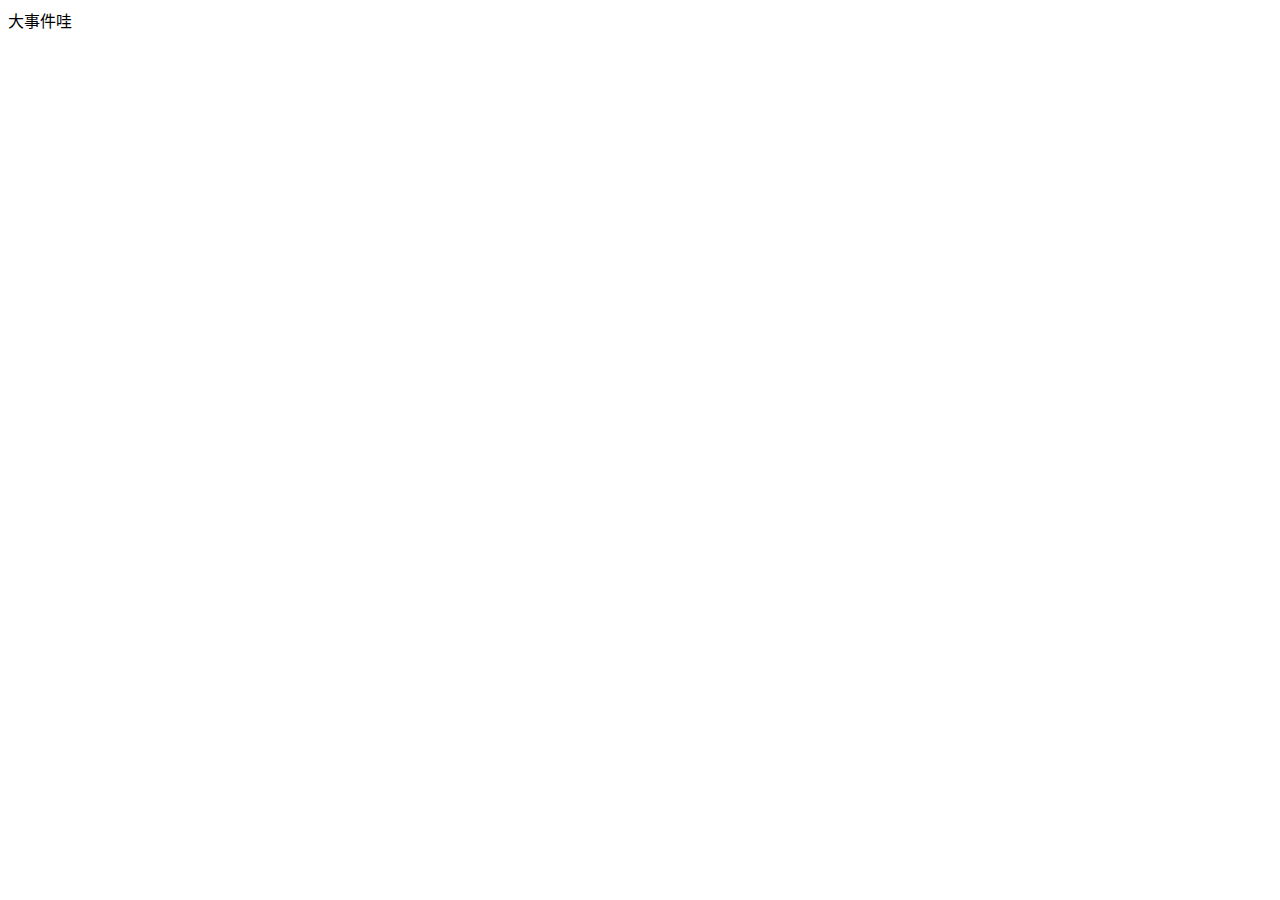
==== index.html @ 4288af87 "完成登录注册页面" ====
<!DOCTYPE html>
<html lang="zh-CN">

<head>
    <meta charset="UTF-8">
    <meta name="viewport" content="width=device-width, initial-scale=1.0">
    <title>Document</title>
</head>

<body>
    大事件哇
</body>

</html>
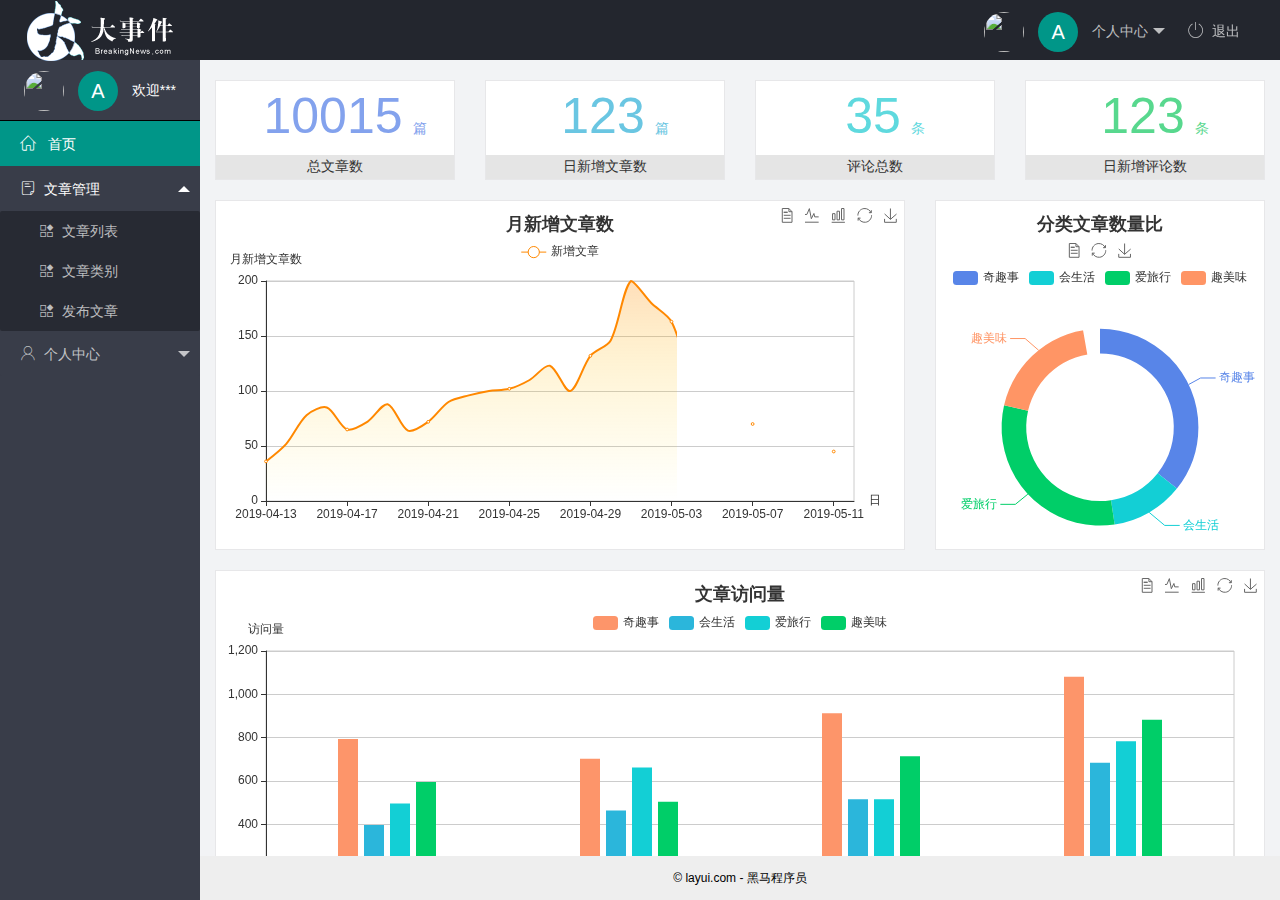
==== commit f7c26d88: "完成主页功能开发" ====
--- a/index.html
+++ b/index.html
@@ -1,14 +1,96 @@
 <!DOCTYPE html>
-<html lang="zh-CN">
+<html>
 
 <head>
-    <meta charset="UTF-8">
-    <meta name="viewport" content="width=device-width, initial-scale=1.0">
-    <title>Document</title>
+    <meta charset="utf-8">
+    <meta name="viewport" content="width=device-width, initial-scale=1, maximum-scale=1">
+    <title>后台首页</title>
+    <link rel="stylesheet" href="/assets/lib/layui/css/layui.css">
+    <link rel="stylesheet" href="/assets/css/index.css">
+    <link rel="stylesheet" href="/assets/fonts/iconfont.css">
+
 </head>
 
-<body>
-    大事件哇
+<body class="layui-layout-body">
+    <div class="layui-layout layui-layout-admin">
+        <div class="layui-header">
+            <div class="layui-logo">
+                <img src="/assets/images/logo.png" alt="">
+            </div>
+            <!-- 头部区域（可配合layui已有的水平导航） -->
+
+            <ul class="layui-nav layui-layout-right">
+                <li class="layui-nav-item">
+                    <a href="javascript:;" class="userinfo">
+                        <img src="http://t.cn/RCzsdCq" class="layui-nav-img">
+                        <span class="user-avatar">A</span> 个人中心
+                    </a>
+                    <dl class="layui-nav-child">
+                        <dd>
+                            <a href=""> 基本资料</a>
+                        </dd>
+                        <dd><a href="">更换头像</a></dd>
+                        <dd><a href="">重置密码</a></dd>
+                    </dl>
+                </li>
+                <li class="layui-nav-item"><a href="javascript:;" id="btnLogout"><span class="iconfont icon-tuichu"></span>退出</a></li>
+            </ul>
+        </div>
+
+        <div class="layui-side layui-bg-black">
+            <div class="layui-side-scroll">
+                <div class="userinfo">
+                    <img src="http://t.cn/RCzsdCq" class="layui-nav-img">
+                    <span class="user-avatar">A</span>
+                    <span id="welcome">欢迎***</span>
+                </div>
+                <!-- 左侧导航区域（可配合layui已有的垂直导航） -->
+                <ul class="layui-nav layui-nav-tree" lay-shrink="all">
+                    <li class="layui-nav-item layui-this">
+                        <a href="/home/dashboard.html" target="fm">
+                            <span class="iconfont icon-home"></span> 首页
+                        </a>
+                    </li>
+                    <li class="layui-nav-item layui-nav-itemed">
+                        <a class="" href="javascript:;"><span class="iconfont icon-16"></span>文章管理</a>
+                        <dl class="layui-nav-child">
+                            <dd><a href="javascript:;"><i class="layui-icon layui-icon-app"></i>文章列表</a></dd>
+                            <dd><a href="javascript:;"><i class="layui-icon layui-icon-app"></i>文章类别</a></dd>
+                            <dd><a href="javascript:;"><i class="layui-icon layui-icon-app"></i>发布文章</a></dd>
+
+                        </dl>
+                    </li>
+                    <li class="layui-nav-item">
+                        <a href="javascript:;"><span class="iconfont icon-user"></span>个人中心</a>
+                        <dl class="layui-nav-child">
+                            <dd><a href="javascript:;"><i class="layui-icon layui-icon-app"></i>基本资料</a></dd>
+                            <dd><a href="javascript:;"><i class="layui-icon layui-icon-app"></i>更换头像</a></dd>
+                            <dd><a href="javascript:;"><i class="layui-icon layui-icon-app"></i>重置密码</a></dd>
+
+                        </dl>
+                    </li>
+
+
+                </ul>
+            </div>
+        </div>
+
+        <div class="layui-body">
+            <!-- 内容主体区域 -->
+            <iframe name="fm" src="/home/dashboard.html" frameborder='0'></iframe>
+        </div>
+
+        <div class="layui-footer">
+            <!-- 底部固定区域 -->
+            © layui.com - 黑马程序员
+        </div>
+    </div>
+    <script src="/assets/lib/layui/layui.all.js"></script>
+    <script src="/assets/lib/jquery.js"></script>
+    <script src="/assets/js/baseAPI.js"></script>
+    <script src="/assets/js/index.js"></script>
+
+
 </body>
 
 </html>--- a/assets/lib/layui/css/layui.css
+++ b/assets/lib/layui/css/layui.css
@@ -0,0 +1,2 @@
+/** layui-v2.5.5 MIT License By https://www.layui.com */
+ .layui-inline,img{display:inline-block;vertical-align:middle}h1,h2,h3,h4,h5,h6{font-weight:400}.layui-edge,.layui-header,.layui-inline,.layui-main{position:relative}.layui-body,.layui-edge,.layui-elip{overflow:hidden}.layui-btn,.layui-edge,.layui-inline,img{vertical-align:middle}.layui-btn,.layui-disabled,.layui-icon,.layui-unselect{-moz-user-select:none;-webkit-user-select:none;-ms-user-select:none}.layui-elip,.layui-form-checkbox span,.layui-form-pane .layui-form-label{text-overflow:ellipsis;white-space:nowrap}.layui-breadcrumb,.layui-tree-btnGroup{visibility:hidden}blockquote,body,button,dd,div,dl,dt,form,h1,h2,h3,h4,h5,h6,input,li,ol,p,pre,td,textarea,th,ul{margin:0;padding:0;-webkit-tap-highlight-color:rgba(0,0,0,0)}a:active,a:hover{outline:0}img{border:none}li{list-style:none}table{border-collapse:collapse;border-spacing:0}h4,h5,h6{font-size:100%}button,input,optgroup,option,select,textarea{font-family:inherit;font-size:inherit;font-style:inherit;font-weight:inherit;outline:0}pre{white-space:pre-wrap;white-space:-moz-pre-wrap;white-space:-pre-wrap;white-space:-o-pre-wrap;word-wrap:break-word}body{line-height:24px;font:14px Helvetica Neue,Helvetica,PingFang SC,Tahoma,Arial,sans-serif}hr{height:1px;margin:10px 0;border:0;clear:both}a{color:#333;text-decoration:none}a:hover{color:#777}a cite{font-style:normal;*cursor:pointer}.layui-border-box,.layui-border-box *{box-sizing:border-box}.layui-box,.layui-box *{box-sizing:content-box}.layui-clear{clear:both;*zoom:1}.layui-clear:after{content:'\20';clear:both;*zoom:1;display:block;height:0}.layui-inline{*display:inline;*zoom:1}.layui-edge{display:inline-block;width:0;height:0;border-width:6px;border-style:dashed;border-color:transparent}.layui-edge-top{top:-4px;border-bottom-color:#999;border-bottom-style:solid}.layui-edge-right{border-left-color:#999;border-left-style:solid}.layui-edge-bottom{top:2px;border-top-color:#999;border-top-style:solid}.layui-edge-left{border-right-color:#999;border-right-style:solid}.layui-disabled,.layui-disabled:hover{color:#d2d2d2!important;cursor:not-allowed!important}.layui-circle{border-radius:100%}.layui-show{display:block!important}.layui-hide{display:none!important}@font-face{font-family:layui-icon;src:url(../font/iconfont.eot?v=250);src:url(../font/iconfont.eot?v=250#iefix) format('embedded-opentype'),url(../font/iconfont.woff2?v=250) format('woff2'),url(../font/iconfont.woff?v=250) format('woff'),url(../font/iconfont.ttf?v=250) format('truetype'),url(../font/iconfont.svg?v=250#layui-icon) format('svg')}.layui-icon{font-family:layui-icon!important;font-size:16px;font-style:normal;-webkit-font-smoothing:antialiased;-moz-osx-font-smoothing:grayscale}.layui-icon-reply-fill:before{content:"\e611"}.layui-icon-set-fill:before{content:"\e614"}.layui-icon-menu-fill:before{content:"\e60f"}.layui-icon-search:before{content:"\e615"}.layui-icon-share:before{content:"\e641"}.layui-icon-set-sm:before{content:"\e620"}.layui-icon-engine:before{content:"\e628"}.layui-icon-close:before{content:"\1006"}.layui-icon-close-fill:before{content:"\1007"}.layui-icon-chart-screen:before{content:"\e629"}.layui-icon-star:before{content:"\e600"}.layui-icon-circle-dot:before{content:"\e617"}.layui-icon-chat:before{content:"\e606"}.layui-icon-release:before{content:"\e609"}.layui-icon-list:before{content:"\e60a"}.layui-icon-chart:before{content:"\e62c"}.layui-icon-ok-circle:before{content:"\1005"}.layui-icon-layim-theme:before{content:"\e61b"}.layui-icon-table:before{content:"\e62d"}.layui-icon-right:before{content:"\e602"}.layui-icon-left:before{content:"\e603"}.layui-icon-cart-simple:before{content:"\e698"}.layui-icon-face-cry:before{content:"\e69c"}.layui-icon-face-smile:before{content:"\e6af"}.layui-icon-survey:before{content:"\e6b2"}.layui-icon-tree:before{content:"\e62e"}.layui-icon-upload-circle:before{content:"\e62f"}.layui-icon-add-circle:before{content:"\e61f"}.layui-icon-download-circle:before{content:"\e601"}.layui-icon-templeate-1:before{content:"\e630"}.layui-icon-util:before{content:"\e631"}.layui-icon-face-surprised:before{content:"\e664"}.layui-icon-edit:before{content:"\e642"}.layui-icon-speaker:before{content:"\e645"}.layui-icon-down:before{content:"\e61a"}.layui-icon-file:before{content:"\e621"}.layui-icon-layouts:before{content:"\e632"}.layui-icon-rate-half:before{content:"\e6c9"}.layui-icon-add-circle-fine:before{content:"\e608"}.layui-icon-prev-circle:before{content:"\e633"}.layui-icon-read:before{content:"\e705"}.layui-icon-404:before{content:"\e61c"}.layui-icon-carousel:before{content:"\e634"}.layui-icon-help:before{content:"\e607"}.layui-icon-code-circle:before{content:"\e635"}.layui-icon-water:before{content:"\e636"}.layui-icon-username:before{content:"\e66f"}.layui-icon-find-fill:before{content:"\e670"}.layui-icon-about:before{content:"\e60b"}.layui-icon-location:before{content:"\e715"}.layui-icon-up:before{content:"\e619"}.layui-icon-pause:before{content:"\e651"}.layui-icon-date:before{content:"\e637"}.layui-icon-layim-uploadfile:before{content:"\e61d"}.layui-icon-delete:before{content:"\e640"}.layui-icon-play:before{content:"\e652"}.layui-icon-top:before{content:"\e604"}.layui-icon-friends:before{content:"\e612"}.layui-icon-refresh-3:before{content:"\e9aa"}.layui-icon-ok:before{content:"\e605"}.layui-icon-layer:before{content:"\e638"}.layui-icon-face-smile-fine:before{content:"\e60c"}.layui-icon-dollar:before{content:"\e659"}.layui-icon-group:before{content:"\e613"}.layui-icon-layim-download:before{content:"\e61e"}.layui-icon-picture-fine:before{content:"\e60d"}.layui-icon-link:before{content:"\e64c"}.layui-icon-diamond:before{content:"\e735"}.layui-icon-log:before{content:"\e60e"}.layui-icon-rate-solid:before{content:"\e67a"}.layui-icon-fonts-del:before{content:"\e64f"}.layui-icon-unlink:before{content:"\e64d"}.layui-icon-fonts-clear:before{content:"\e639"}.layui-icon-triangle-r:before{content:"\e623"}.layui-icon-circle:before{content:"\e63f"}.layui-icon-radio:before{content:"\e643"}.layui-icon-align-center:before{content:"\e647"}.layui-icon-align-right:before{content:"\e648"}.layui-icon-align-left:before{content:"\e649"}.layui-icon-loading-1:before{content:"\e63e"}.layui-icon-return:before{content:"\e65c"}.layui-icon-fonts-strong:before{content:"\e62b"}.layui-icon-upload:before{content:"\e67c"}.layui-icon-dialogue:before{content:"\e63a"}.layui-icon-video:before{content:"\e6ed"}.layui-icon-headset:before{content:"\e6fc"}.layui-icon-cellphone-fine:before{content:"\e63b"}.layui-icon-add-1:before{content:"\e654"}.layui-icon-face-smile-b:before{content:"\e650"}.layui-icon-fonts-html:before{content:"\e64b"}.layui-icon-form:before{content:"\e63c"}.layui-icon-cart:before{content:"\e657"}.layui-icon-camera-fill:before{content:"\e65d"}.layui-icon-tabs:before{content:"\e62a"}.layui-icon-fonts-code:before{content:"\e64e"}.layui-icon-fire:before{content:"\e756"}.layui-icon-set:before{content:"\e716"}.layui-icon-fonts-u:before{content:"\e646"}.layui-icon-triangle-d:before{content:"\e625"}.layui-icon-tips:before{content:"\e702"}.layui-icon-picture:before{content:"\e64a"}.layui-icon-more-vertical:before{content:"\e671"}.layui-icon-flag:before{content:"\e66c"}.layui-icon-loading:before{content:"\e63d"}.layui-icon-fonts-i:before{content:"\e644"}.layui-icon-refresh-1:before{content:"\e666"}.layui-icon-rmb:before{content:"\e65e"}.layui-icon-home:before{content:"\e68e"}.layui-icon-user:before{content:"\e770"}.layui-icon-notice:before{content:"\e667"}.layui-icon-login-weibo:before{content:"\e675"}.layui-icon-voice:before{content:"\e688"}.layui-icon-upload-drag:before{content:"\e681"}.layui-icon-login-qq:before{content:"\e676"}.layui-icon-snowflake:before{content:"\e6b1"}.layui-icon-file-b:before{content:"\e655"}.layui-icon-template:before{content:"\e663"}.layui-icon-auz:before{content:"\e672"}.layui-icon-console:before{content:"\e665"}.layui-icon-app:before{content:"\e653"}.layui-icon-prev:before{content:"\e65a"}.layui-icon-website:before{content:"\e7ae"}.layui-icon-next:before{content:"\e65b"}.layui-icon-component:before{content:"\e857"}.layui-icon-more:before{content:"\e65f"}.layui-icon-login-wechat:before{content:"\e677"}.layui-icon-shrink-right:before{content:"\e668"}.layui-icon-spread-left:before{content:"\e66b"}.layui-icon-camera:before{content:"\e660"}.layui-icon-note:before{content:"\e66e"}.layui-icon-refresh:before{content:"\e669"}.layui-icon-female:before{content:"\e661"}.layui-icon-male:before{content:"\e662"}.layui-icon-password:before{content:"\e673"}.layui-icon-senior:before{content:"\e674"}.layui-icon-theme:before{content:"\e66a"}.layui-icon-tread:before{content:"\e6c5"}.layui-icon-praise:before{content:"\e6c6"}.layui-icon-star-fill:before{content:"\e658"}.layui-icon-rate:before{content:"\e67b"}.layui-icon-template-1:before{content:"\e656"}.layui-icon-vercode:before{content:"\e679"}.layui-icon-cellphone:before{content:"\e678"}.layui-icon-screen-full:before{content:"\e622"}.layui-icon-screen-restore:before{content:"\e758"}.layui-icon-cols:before{content:"\e610"}.layui-icon-export:before{content:"\e67d"}.layui-icon-print:before{content:"\e66d"}.layui-icon-slider:before{content:"\e714"}.layui-icon-addition:before{content:"\e624"}.layui-icon-subtraction:before{content:"\e67e"}.layui-icon-service:before{content:"\e626"}.layui-icon-transfer:before{content:"\e691"}.layui-main{width:1140px;margin:0 auto}.layui-header{z-index:1000;height:60px}.layui-header a:hover{transition:all .5s;-webkit-transition:all .5s}.layui-side{position:fixed;left:0;top:0;bottom:0;z-index:999;width:200px;overflow-x:hidden}.layui-side-scroll{position:relative;width:220px;height:100%;overflow-x:hidden}.layui-body{position:absolute;left:200px;right:0;top:0;bottom:0;z-index:998;width:auto;overflow-y:auto;box-sizing:border-box}.layui-layout-body{overflow:hidden}.layui-layout-admin .layui-header{background-color:#23262E}.layui-layout-admin .layui-side{top:60px;width:200px;overflow-x:hidden}.layui-layout-admin .layui-body{position:fixed;top:60px;bottom:44px}.layui-layout-admin .layui-main{width:auto;margin:0 15px}.layui-layout-admin .layui-footer{position:fixed;left:200px;right:0;bottom:0;height:44px;line-height:44px;padding:0 15px;background-color:#eee}.layui-layout-admin .layui-logo{position:absolute;left:0;top:0;width:200px;height:100%;line-height:60px;text-align:center;color:#009688;font-size:16px}.layui-layout-admin .layui-header .layui-nav{background:0 0}.layui-layout-left{position:absolute!important;left:200px;top:0}.layui-layout-right{position:absolute!important;right:0;top:0}.layui-container{position:relative;margin:0 auto;padding:0 15px;box-sizing:border-box}.layui-fluid{position:relative;margin:0 auto;padding:0 15px}.layui-row:after,.layui-row:before{content:'';display:block;clear:both}.layui-col-lg1,.layui-col-lg10,.layui-col-lg11,.layui-col-lg12,.layui-col-lg2,.layui-col-lg3,.layui-col-lg4,.layui-col-lg5,.layui-col-lg6,.layui-col-lg7,.layui-col-lg8,.layui-col-lg9,.layui-col-md1,.layui-col-md10,.layui-col-md11,.layui-col-md12,.layui-col-md2,.layui-col-md3,.layui-col-md4,.layui-col-md5,.layui-col-md6,.layui-col-md7,.layui-col-md8,.layui-col-md9,.layui-col-sm1,.layui-col-sm10,.layui-col-sm11,.layui-col-sm12,.layui-col-sm2,.layui-col-sm3,.layui-col-sm4,.layui-col-sm5,.layui-col-sm6,.layui-col-sm7,.layui-col-sm8,.layui-col-sm9,.layui-col-xs1,.layui-col-xs10,.layui-col-xs11,.layui-col-xs12,.layui-col-xs2,.layui-col-xs3,.layui-col-xs4,.layui-col-xs5,.layui-col-xs6,.layui-col-xs7,.layui-col-xs8,.layui-col-xs9{position:relative;display:block;box-sizing:border-box}.layui-col-xs1,.layui-col-xs10,.layui-col-xs11,.layui-col-xs12,.layui-col-xs2,.layui-col-xs3,.layui-col-xs4,.layui-col-xs5,.layui-col-xs6,.layui-col-xs7,.layui-col-xs8,.layui-col-xs9{float:left}.layui-col-xs1{width:8.33333333%}.layui-col-xs2{width:16.66666667%}.layui-col-xs3{width:25%}.layui-col-xs4{width:33.33333333%}.layui-col-xs5{width:41.66666667%}.layui-col-xs6{width:50%}.layui-col-xs7{width:58.33333333%}.layui-col-xs8{width:66.66666667%}.layui-col-xs9{width:75%}.layui-col-xs10{width:83.33333333%}.layui-col-xs11{width:91.66666667%}.layui-col-xs12{width:100%}.layui-col-xs-offset1{margin-left:8.33333333%}.layui-col-xs-offset2{margin-left:16.66666667%}.layui-col-xs-offset3{margin-left:25%}.layui-col-xs-offset4{margin-left:33.33333333%}.layui-col-xs-offset5{margin-left:41.66666667%}.layui-col-xs-offset6{margin-left:50%}.layui-col-xs-offset7{margin-left:58.33333333%}.layui-col-xs-offset8{margin-left:66.66666667%}.layui-col-xs-offset9{margin-left:75%}.layui-col-xs-offset10{margin-left:83.33333333%}.layui-col-xs-offset11{margin-left:91.66666667%}.layui-col-xs-offset12{margin-left:100%}@media screen and (max-width:768px){.layui-hide-xs{display:none!important}.layui-show-xs-block{display:block!important}.layui-show-xs-inline{display:inline!important}.layui-show-xs-inline-block{display:inline-block!important}}@media screen and (min-width:768px){.layui-container{width:750px}.layui-hide-sm{display:none!important}.layui-show-sm-block{display:block!important}.layui-show-sm-inline{display:inline!important}.layui-show-sm-inline-block{display:inline-block!important}.layui-col-sm1,.layui-col-sm10,.layui-col-sm11,.layui-col-sm12,.layui-col-sm2,.layui-col-sm3,.layui-col-sm4,.layui-col-sm5,.layui-col-sm6,.layui-col-sm7,.layui-col-sm8,.layui-col-sm9{float:left}.layui-col-sm1{width:8.33333333%}.layui-col-sm2{width:16.66666667%}.layui-col-sm3{width:25%}.layui-col-sm4{width:33.33333333%}.layui-col-sm5{width:41.66666667%}.layui-col-sm6{width:50%}.layui-col-sm7{width:58.33333333%}.layui-col-sm8{width:66.66666667%}.layui-col-sm9{width:75%}.layui-col-sm10{width:83.33333333%}.layui-col-sm11{width:91.66666667%}.layui-col-sm12{width:100%}.layui-col-sm-offset1{margin-left:8.33333333%}.layui-col-sm-offset2{margin-left:16.66666667%}.layui-col-sm-offset3{margin-left:25%}.layui-col-sm-offset4{margin-left:33.33333333%}.layui-col-sm-offset5{margin-left:41.66666667%}.layui-col-sm-offset6{margin-left:50%}.layui-col-sm-offset7{margin-left:58.33333333%}.layui-col-sm-offset8{margin-left:66.66666667%}.layui-col-sm-offset9{margin-left:75%}.layui-col-sm-offset10{margin-left:83.33333333%}.layui-col-sm-offset11{margin-left:91.66666667%}.layui-col-sm-offset12{margin-left:100%}}@media screen and (min-width:992px){.layui-container{width:970px}.layui-hide-md{display:none!important}.layui-show-md-block{display:block!important}.layui-show-md-inline{display:inline!important}.layui-show-md-inline-block{display:inline-block!important}.layui-col-md1,.layui-col-md10,.layui-col-md11,.layui-col-md12,.layui-col-md2,.layui-col-md3,.layui-col-md4,.layui-col-md5,.layui-col-md6,.layui-col-md7,.layui-col-md8,.layui-col-md9{float:left}.layui-col-md1{width:8.33333333%}.layui-col-md2{width:16.66666667%}.layui-col-md3{width:25%}.layui-col-md4{width:33.33333333%}.layui-col-md5{width:41.66666667%}.layui-col-md6{width:50%}.layui-col-md7{width:58.33333333%}.layui-col-md8{width:66.66666667%}.layui-col-md9{width:75%}.layui-col-md10{width:83.33333333%}.layui-col-md11{width:91.66666667%}.layui-col-md12{width:100%}.layui-col-md-offset1{margin-left:8.33333333%}.layui-col-md-offset2{margin-left:16.66666667%}.layui-col-md-offset3{margin-left:25%}.layui-col-md-offset4{margin-left:33.33333333%}.layui-col-md-offset5{margin-left:41.66666667%}.layui-col-md-offset6{margin-left:50%}.layui-col-md-offset7{margin-left:58.33333333%}.layui-col-md-offset8{margin-left:66.66666667%}.layui-col-md-offset9{margin-left:75%}.layui-col-md-offset10{margin-left:83.33333333%}.layui-col-md-offset11{margin-left:91.66666667%}.layui-col-md-offset12{margin-left:100%}}@media screen and (min-width:1200px){.layui-container{width:1170px}.layui-hide-lg{display:none!important}.layui-show-lg-block{display:block!important}.layui-show-lg-inline{display:inline!important}.layui-show-lg-inline-block{display:inline-block!important}.layui-col-lg1,.layui-col-lg10,.layui-col-lg11,.layui-col-lg12,.layui-col-lg2,.layui-col-lg3,.layui-col-lg4,.layui-col-lg5,.layui-col-lg6,.layui-col-lg7,.layui-col-lg8,.layui-col-lg9{float:left}.layui-col-lg1{width:8.33333333%}.layui-col-lg2{width:16.66666667%}.layui-col-lg3{width:25%}.layui-col-lg4{width:33.33333333%}.layui-col-lg5{width:41.66666667%}.layui-col-lg6{width:50%}.layui-col-lg7{width:58.33333333%}.layui-col-lg8{width:66.66666667%}.layui-col-lg9{width:75%}.layui-col-lg10{width:83.33333333%}.layui-col-lg11{width:91.66666667%}.layui-col-lg12{width:100%}.layui-col-lg-offset1{margin-left:8.33333333%}.layui-col-lg-offset2{margin-left:16.66666667%}.layui-col-lg-offset3{margin-left:25%}.layui-col-lg-offset4{margin-left:33.33333333%}.layui-col-lg-offset5{margin-left:41.66666667%}.layui-col-lg-offset6{margin-left:50%}.layui-col-lg-offset7{margin-left:58.33333333%}.layui-col-lg-offset8{margin-left:66.66666667%}.layui-col-lg-offset9{margin-left:75%}.layui-col-lg-offset10{margin-left:83.33333333%}.layui-col-lg-offset11{margin-left:91.66666667%}.layui-col-lg-offset12{margin-left:100%}}.layui-col-space1{margin:-.5px}.layui-col-space1>*{padding:.5px}.layui-col-space3{margin:-1.5px}.layui-col-space3>*{padding:1.5px}.layui-col-space5{margin:-2.5px}.layui-col-space5>*{padding:2.5px}.layui-col-space8{margin:-3.5px}.layui-col-space8>*{padding:3.5px}.layui-col-space10{margin:-5px}.layui-col-space10>*{padding:5px}.layui-col-space12{margin:-6px}.layui-col-space12>*{padding:6px}.layui-col-space15{margin:-7.5px}.layui-col-space15>*{padding:7.5px}.layui-col-space18{margin:-9px}.layui-col-space18>*{padding:9px}.layui-col-space20{margin:-10px}.layui-col-space20>*{padding:10px}.layui-col-space22{margin:-11px}.layui-col-space22>*{padding:11px}.layui-col-space25{margin:-12.5px}.layui-col-space25>*{padding:12.5px}.layui-col-space30{margin:-15px}.layui-col-space30>*{padding:15px}.layui-btn,.layui-input,.layui-select,.layui-textarea,.layui-upload-button{outline:0;-webkit-appearance:none;transition:all .3s;-webkit-transition:all .3s;box-sizing:border-box}.layui-elem-quote{margin-bottom:10px;padding:15px;line-height:22px;border-left:5px solid #009688;border-radius:0 2px 2px 0;background-color:#f2f2f2}.layui-quote-nm{border-style:solid;border-width:1px 1px 1px 5px;background:0 0}.layui-elem-field{margin-bottom:10px;padding:0;border-width:1px;border-style:solid}.layui-elem-field legend{margin-left:20px;padding:0 10px;font-size:20px;font-weight:300}.layui-field-title{margin:10px 0 20px;border-width:1px 0 0}.layui-field-box{padding:10px 15px}.layui-field-title .layui-field-box{padding:10px 0}.layui-progress{position:relative;height:6px;border-radius:20px;background-color:#e2e2e2}.layui-progress-bar{position:absolute;left:0;top:0;width:0;max-width:100%;height:6px;border-radius:20px;text-align:right;background-color:#5FB878;transition:all .3s;-webkit-transition:all .3s}.layui-progress-big,.layui-progress-big .layui-progress-bar{height:18px;line-height:18px}.layui-progress-text{position:relative;top:-20px;line-height:18px;font-size:12px;color:#666}.layui-progress-big .layui-progress-text{position:static;padding:0 10px;color:#fff}.layui-collapse{border-width:1px;border-style:solid;border-radius:2px}.layui-colla-content,.layui-colla-item{border-top-width:1px;border-top-style:solid}.layui-colla-item:first-child{border-top:none}.layui-colla-title{position:relative;height:42px;line-height:42px;padding:0 15px 0 35px;color:#333;background-color:#f2f2f2;cursor:pointer;font-size:14px;overflow:hidden}.layui-colla-content{display:none;padding:10px 15px;line-height:22px;color:#666}.layui-colla-icon{position:absolute;left:15px;top:0;font-size:14px}.layui-card{margin-bottom:15px;border-radius:2px;background-color:#fff;box-shadow:0 1px 2px 0 rgba(0,0,0,.05)}.layui-card:last-child{margin-bottom:0}.layui-card-header{position:relative;height:42px;line-height:42px;padding:0 15px;border-bottom:1px solid #f6f6f6;color:#333;border-radius:2px 2px 0 0;font-size:14px}.layui-bg-black,.layui-bg-blue,.layui-bg-cyan,.layui-bg-green,.layui-bg-orange,.layui-bg-red{color:#fff!important}.layui-card-body{position:relative;padding:10px 15px;line-height:24px}.layui-card-body[pad15]{padding:15px}.layui-card-body[pad20]{padding:20px}.layui-card-body .layui-table{margin:5px 0}.layui-card .layui-tab{margin:0}.layui-panel-window{position:relative;padding:15px;border-radius:0;border-top:5px solid #E6E6E6;background-color:#fff}.layui-auxiliar-moving{position:fixed;left:0;right:0;top:0;bottom:0;width:100%;height:100%;background:0 0;z-index:9999999999}.layui-form-label,.layui-form-mid,.layui-form-select,.layui-input-block,.layui-input-inline,.layui-textarea{position:relative}.layui-bg-red{background-color:#FF5722!important}.layui-bg-orange{background-color:#FFB800!important}.layui-bg-green{background-color:#009688!important}.layui-bg-cyan{background-color:#2F4056!important}.layui-bg-blue{background-color:#1E9FFF!important}.layui-bg-black{background-color:#393D49!important}.layui-bg-gray{background-color:#eee!important;color:#666!important}.layui-badge-rim,.layui-colla-content,.layui-colla-item,.layui-collapse,.layui-elem-field,.layui-form-pane .layui-form-item[pane],.layui-form-pane .layui-form-label,.layui-input,.layui-layedit,.layui-layedit-tool,.layui-quote-nm,.layui-select,.layui-tab-bar,.layui-tab-card,.layui-tab-title,.layui-tab-title .layui-this:after,.layui-textarea{border-color:#e6e6e6}.layui-timeline-item:before,hr{background-color:#e6e6e6}.layui-text{line-height:22px;font-size:14px;color:#666}.layui-text h1,.layui-text h2,.layui-text h3{font-weight:500;color:#333}.layui-text h1{font-size:30px}.layui-text h2{font-size:24px}.layui-text h3{font-size:18px}.layui-text a:not(.layui-btn){color:#01AAED}.layui-text a:not(.layui-btn):hover{text-decoration:underline}.layui-text ul{padding:5px 0 5px 15px}.layui-text ul li{margin-top:5px;list-style-type:disc}.layui-text em,.layui-word-aux{color:#999!important;padding:0 5px!important}.layui-btn{display:inline-block;height:38px;line-height:38px;padding:0 18px;background-color:#009688;color:#fff;white-space:nowrap;text-align:center;font-size:14px;border:none;border-radius:2px;cursor:pointer}.layui-btn:hover{opacity:.8;filter:alpha(opacity=80);color:#fff}.layui-btn:active{opacity:1;filter:alpha(opacity=100)}.layui-btn+.layui-btn{margin-left:10px}.layui-btn-container{font-size:0}.layui-btn-container .layui-btn{margin-right:10px;margin-bottom:10px}.layui-btn-container .layui-btn+.layui-btn{margin-left:0}.layui-table .layui-btn-container .layui-btn{margin-bottom:9px}.layui-btn-radius{border-radius:100px}.layui-btn .layui-icon{margin-right:3px;font-size:18px;vertical-align:bottom;vertical-align:middle\9}.layui-btn-primary{border:1px solid #C9C9C9;background-color:#fff;color:#555}.layui-btn-primary:hover{border-color:#009688;color:#333}.layui-btn-normal{background-color:#1E9FFF}.layui-btn-warm{background-color:#FFB800}.layui-btn-danger{background-color:#FF5722}.layui-btn-checked{background-color:#5FB878}.layui-btn-disabled,.layui-btn-disabled:active,.layui-btn-disabled:hover{border:1px solid #e6e6e6;background-color:#FBFBFB;color:#C9C9C9;cursor:not-allowed;opacity:1}.layui-btn-lg{height:44px;line-height:44px;padding:0 25px;font-size:16px}.layui-btn-sm{height:30px;line-height:30px;padding:0 10px;font-size:12px}.layui-btn-sm i{font-size:16px!important}.layui-btn-xs{height:22px;line-height:22px;padding:0 5px;font-size:12px}.layui-btn-xs i{font-size:14px!important}.layui-btn-group{display:inline-block;vertical-align:middle;font-size:0}.layui-btn-group .layui-btn{margin-left:0!important;margin-right:0!important;border-left:1px solid rgba(255,255,255,.5);border-radius:0}.layui-btn-group .layui-btn-primary{border-left:none}.layui-btn-group .layui-btn-primary:hover{border-color:#C9C9C9;color:#009688}.layui-btn-group .layui-btn:first-child{border-left:none;border-radius:2px 0 0 2px}.layui-btn-group .layui-btn-primary:first-child{border-left:1px solid #c9c9c9}.layui-btn-group .layui-btn:last-child{border-radius:0 2px 2px 0}.layui-btn-group .layui-btn+.layui-btn{margin-left:0}.layui-btn-group+.layui-btn-group{margin-left:10px}.layui-btn-fluid{width:100%}.layui-input,.layui-select,.layui-textarea{height:38px;line-height:1.3;line-height:38px\9;border-width:1px;border-style:solid;background-color:#fff;border-radius:2px}.layui-input::-webkit-input-placeholder,.layui-select::-webkit-input-placeholder,.layui-textarea::-webkit-input-placeholder{line-height:1.3}.layui-input,.layui-textarea{display:block;width:100%;padding-left:10px}.layui-input:hover,.layui-textarea:hover{border-color:#D2D2D2!important}.layui-input:focus,.layui-textarea:focus{border-color:#C9C9C9!important}.layui-textarea{min-height:100px;height:auto;line-height:20px;padding:6px 10px;resize:vertical}.layui-select{padding:0 10px}.layui-form input[type=checkbox],.layui-form input[type=radio],.layui-form select{display:none}.layui-form [lay-ignore]{display:initial}.layui-form-item{margin-bottom:15px;clear:both;*zoom:1}.layui-form-item:after{content:'\20';clear:both;*zoom:1;display:block;height:0}.layui-form-label{float:left;display:block;padding:9px 15px;width:80px;font-weight:400;line-height:20px;text-align:right}.layui-form-label-col{display:block;float:none;padding:9px 0;line-height:20px;text-align:left}.layui-form-item .layui-inline{margin-bottom:5px;margin-right:10px}.layui-input-block{margin-left:110px;min-height:36px}.layui-input-inline{display:inline-block;vertical-align:middle}.layui-form-item .layui-input-inline{float:left;width:190px;margin-right:10px}.layui-form-text .layui-input-inline{width:auto}.layui-form-mid{float:left;display:block;padding:9px 0!important;line-height:20px;margin-right:10px}.layui-form-danger+.layui-form-select .layui-input,.layui-form-danger:focus{border-color:#FF5722!important}.layui-form-select .layui-input{padding-right:30px;cursor:pointer}.layui-form-select .layui-edge{position:absolute;right:10px;top:50%;margin-top:-3px;cursor:pointer;border-width:6px;border-top-color:#c2c2c2;border-top-style:solid;transition:all .3s;-webkit-transition:all .3s}.layui-form-select dl{display:none;position:absolute;left:0;top:42px;padding:5px 0;z-index:899;min-width:100%;border:1px solid #d2d2d2;max-height:300px;overflow-y:auto;background-color:#fff;border-radius:2px;box-shadow:0 2px 4px rgba(0,0,0,.12);box-sizing:border-box}.layui-form-select dl dd,.layui-form-select dl dt{padding:0 10px;line-height:36px;white-space:nowrap;overflow:hidden;text-overflow:ellipsis}.layui-form-select dl dt{font-size:12px;color:#999}.layui-form-select dl dd{cursor:pointer}.layui-form-select dl dd:hover{background-color:#f2f2f2;-webkit-transition:.5s all;transition:.5s all}.layui-form-select .layui-select-group dd{padding-left:20px}.layui-form-select dl dd.layui-select-tips{padding-left:10px!important;color:#999}.layui-form-select dl dd.layui-this{background-color:#5FB878;color:#fff}.layui-form-checkbox,.layui-form-select dl dd.layui-disabled{background-color:#fff}.layui-form-selected dl{display:block}.layui-form-checkbox,.layui-form-checkbox *,.layui-form-switch{display:inline-block;vertical-align:middle}.layui-form-selected .layui-edge{margin-top:-9px;-webkit-transform:rotate(180deg);transform:rotate(180deg);margin-top:-3px\9}:root .layui-form-selected .layui-edge{margin-top:-9px\0/IE9}.layui-form-selectup dl{top:auto;bottom:42px}.layui-select-none{margin:5px 0;text-align:center;color:#999}.layui-select-disabled .layui-disabled{border-color:#eee!important}.layui-select-disabled .layui-edge{border-top-color:#d2d2d2}.layui-form-checkbox{position:relative;height:30px;line-height:30px;margin-right:10px;padding-right:30px;cursor:pointer;font-size:0;-webkit-transition:.1s linear;transition:.1s linear;box-sizing:border-box}.layui-form-checkbox span{padding:0 10px;height:100%;font-size:14px;border-radius:2px 0 0 2px;background-color:#d2d2d2;color:#fff;overflow:hidden}.layui-form-checkbox:hover span{background-color:#c2c2c2}.layui-form-checkbox i{position:absolute;right:0;top:0;width:30px;height:28px;border:1px solid #d2d2d2;border-left:none;border-radius:0 2px 2px 0;color:#fff;font-size:20px;text-align:center}.layui-form-checkbox:hover i{border-color:#c2c2c2;color:#c2c2c2}.layui-form-checked,.layui-form-checked:hover{border-color:#5FB878}.layui-form-checked span,.layui-form-checked:hover span{background-color:#5FB878}.layui-form-checked i,.layui-form-checked:hover i{color:#5FB878}.layui-form-item .layui-form-checkbox{margin-top:4px}.layui-form-checkbox[lay-skin=primary]{height:auto!important;line-height:normal!important;min-width:18px;min-height:18px;border:none!important;margin-right:0;padding-left:28px;padding-right:0;background:0 0}.layui-form-checkbox[lay-skin=primary] span{padding-left:0;padding-right:15px;line-height:18px;background:0 0;color:#666}.layui-form-checkbox[lay-skin=primary] i{right:auto;left:0;width:16px;height:16px;line-height:16px;border:1px solid #d2d2d2;font-size:12px;border-radius:2px;background-color:#fff;-webkit-transition:.1s linear;transition:.1s linear}.layui-form-checkbox[lay-skin=primary]:hover i{border-color:#5FB878;color:#fff}.layui-form-checked[lay-skin=primary] i{border-color:#5FB878!important;background-color:#5FB878;color:#fff}.layui-checkbox-disbaled[lay-skin=primary] span{background:0 0!important;color:#c2c2c2}.layui-checkbox-disbaled[lay-skin=primary]:hover i{border-color:#d2d2d2}.layui-form-item .layui-form-checkbox[lay-skin=primary]{margin-top:10px}.layui-form-switch{position:relative;height:22px;line-height:22px;min-width:35px;padding:0 5px;margin-top:8px;border:1px solid #d2d2d2;border-radius:20px;cursor:pointer;background-color:#fff;-webkit-transition:.1s linear;transition:.1s linear}.layui-form-switch i{position:absolute;left:5px;top:3px;width:16px;height:16px;border-radius:20px;background-color:#d2d2d2;-webkit-transition:.1s linear;transition:.1s linear}.layui-form-switch em{position:relative;top:0;width:25px;margin-left:21px;padding:0!important;text-align:center!important;color:#999!important;font-style:normal!important;font-size:12px}.layui-form-onswitch{border-color:#5FB878;background-color:#5FB878}.layui-checkbox-disbaled,.layui-checkbox-disbaled i{border-color:#e2e2e2!important}.layui-form-onswitch i{left:100%;margin-left:-21px;background-color:#fff}.layui-form-onswitch em{margin-left:5px;margin-right:21px;color:#fff!important}.layui-checkbox-disbaled span{background-color:#e2e2e2!important}.layui-checkbox-disbaled:hover i{color:#fff!important}[lay-radio]{display:none}.layui-form-radio,.layui-form-radio *{display:inline-block;vertical-align:middle}.layui-form-radio{line-height:28px;margin:6px 10px 0 0;padding-right:10px;cursor:pointer;font-size:0}.layui-form-radio *{font-size:14px}.layui-form-radio>i{margin-right:8px;font-size:22px;color:#c2c2c2}.layui-form-radio>i:hover,.layui-form-radioed>i{color:#5FB878}.layui-radio-disbaled>i{color:#e2e2e2!important}.layui-form-pane .layui-form-label{width:110px;padding:8px 15px;height:38px;line-height:20px;border-width:1px;border-style:solid;border-radius:2px 0 0 2px;text-align:center;background-color:#FBFBFB;overflow:hidden;box-sizing:border-box}.layui-form-pane .layui-input-inline{margin-left:-1px}.layui-form-pane .layui-input-block{margin-left:110px;left:-1px}.layui-form-pane .layui-input{border-radius:0 2px 2px 0}.layui-form-pane .layui-form-text .layui-form-label{float:none;width:100%;border-radius:2px;box-sizing:border-box;text-align:left}.layui-form-pane .layui-form-text .layui-input-inline{display:block;margin:0;top:-1px;clear:both}.layui-form-pane .layui-form-text .layui-input-block{margin:0;left:0;top:-1px}.layui-form-pane .layui-form-text .layui-textarea{min-height:100px;border-radius:0 0 2px 2px}.layui-form-pane .layui-form-checkbox{margin:4px 0 4px 10px}.layui-form-pane .layui-form-radio,.layui-form-pane .layui-form-switch{margin-top:6px;margin-left:10px}.layui-form-pane .layui-form-item[pane]{position:relative;border-width:1px;border-style:solid}.layui-form-pane .layui-form-item[pane] .layui-form-label{position:absolute;left:0;top:0;height:100%;border-width:0 1px 0 0}.layui-form-pane .layui-form-item[pane] .layui-input-inline{margin-left:110px}@media screen and (max-width:450px){.layui-form-item .layui-form-label{text-overflow:ellipsis;overflow:hidden;white-space:nowrap}.layui-form-item .layui-inline{display:block;margin-right:0;margin-bottom:20px;clear:both}.layui-form-item .layui-inline:after{content:'\20';clear:both;display:block;height:0}.layui-form-item .layui-input-inline{display:block;float:none;left:-3px;width:auto;margin:0 0 10px 112px}.layui-form-item .layui-input-inline+.layui-form-mid{margin-left:110px;top:-5px;padding:0}.layui-form-item .layui-form-checkbox{margin-right:5px;margin-bottom:5px}}.layui-layedit{border-width:1px;border-style:solid;border-radius:2px}.layui-layedit-tool{padding:3px 5px;border-bottom-width:1px;border-bottom-style:solid;font-size:0}.layedit-tool-fixed{position:fixed;top:0;border-top:1px solid #e2e2e2}.layui-layedit-tool .layedit-tool-mid,.layui-layedit-tool .layui-icon{display:inline-block;vertical-align:middle;text-align:center;font-size:14px}.layui-layedit-tool .layui-icon{position:relative;width:32px;height:30px;line-height:30px;margin:3px 5px;color:#777;cursor:pointer;border-radius:2px}.layui-layedit-tool .layui-icon:hover{color:#393D49}.layui-layedit-tool .layui-icon:active{color:#000}.layui-layedit-tool .layedit-tool-active{background-color:#e2e2e2;color:#000}.layui-layedit-tool .layui-disabled,.layui-layedit-tool .layui-disabled:hover{color:#d2d2d2;cursor:not-allowed}.layui-layedit-tool .layedit-tool-mid{width:1px;height:18px;margin:0 10px;background-color:#d2d2d2}.layedit-tool-html{width:50px!important;font-size:30px!important}.layedit-tool-b,.layedit-tool-code,.layedit-tool-help{font-size:16px!important}.layedit-tool-d,.layedit-tool-face,.layedit-tool-image,.layedit-tool-unlink{font-size:18px!important}.layedit-tool-image input{position:absolute;font-size:0;left:0;top:0;width:100%;height:100%;opacity:.01;filter:Alpha(opacity=1);cursor:pointer}.layui-layedit-iframe iframe{display:block;width:100%}#LAY_layedit_code{overflow:hidden}.layui-laypage{display:inline-block;*display:inline;*zoom:1;vertical-align:middle;margin:10px 0;font-size:0}.layui-laypage>a:first-child,.layui-laypage>a:first-child em{border-radius:2px 0 0 2px}.layui-laypage>a:last-child,.layui-laypage>a:last-child em{border-radius:0 2px 2px 0}.layui-laypage>:first-child{margin-left:0!important}.layui-laypage>:last-child{margin-right:0!important}.layui-laypage a,.layui-laypage button,.layui-laypage input,.layui-laypage select,.layui-laypage span{border:1px solid #e2e2e2}.layui-laypage a,.layui-laypage span{display:inline-block;*display:inline;*zoom:1;vertical-align:middle;padding:0 15px;height:28px;line-height:28px;margin:0 -1px 5px 0;background-color:#fff;color:#333;font-size:12px}.layui-flow-more a *,.layui-laypage input,.layui-table-view select[lay-ignore]{display:inline-block}.layui-laypage a:hover{color:#009688}.layui-laypage em{font-style:normal}.layui-laypage .layui-laypage-spr{color:#999;font-weight:700}.layui-laypage a{text-decoration:none}.layui-laypage .layui-laypage-curr{position:relative}.layui-laypage .layui-laypage-curr em{position:relative;color:#fff}.layui-laypage .layui-laypage-curr .layui-laypage-em{position:absolute;left:-1px;top:-1px;padding:1px;width:100%;height:100%;background-color:#009688}.layui-laypage-em{border-radius:2px}.layui-laypage-next em,.layui-laypage-prev em{font-family:Sim sun;font-size:16px}.layui-laypage .layui-laypage-count,.layui-laypage .layui-laypage-limits,.layui-laypage .layui-laypage-refresh,.layui-laypage .layui-laypage-skip{margin-left:10px;margin-right:10px;padding:0;border:none}.layui-laypage .layui-laypage-limits,.layui-laypage .layui-laypage-refresh{vertical-align:top}.layui-laypage .layui-laypage-refresh i{font-size:18px;cursor:pointer}.layui-laypage select{height:22px;padding:3px;border-radius:2px;cursor:pointer}.layui-laypage .layui-laypage-skip{height:30px;line-height:30px;color:#999}.layui-laypage button,.layui-laypage input{height:30px;line-height:30px;border-radius:2px;vertical-align:top;background-color:#fff;box-sizing:border-box}.layui-laypage input{width:40px;margin:0 10px;padding:0 3px;text-align:center}.layui-laypage input:focus,.layui-laypage select:focus{border-color:#009688!important}.layui-laypage button{margin-left:10px;padding:0 10px;cursor:pointer}.layui-table,.layui-table-view{margin:10px 0}.layui-flow-more{margin:10px 0;text-align:center;color:#999;font-size:14px}.layui-flow-more a{height:32px;line-height:32px}.layui-flow-more a *{vertical-align:top}.layui-flow-more a cite{padding:0 20px;border-radius:3px;background-color:#eee;color:#333;font-style:normal}.layui-flow-more a cite:hover{opacity:.8}.layui-flow-more a i{font-size:30px;color:#737383}.layui-table{width:100%;background-color:#fff;color:#666}.layui-table tr{transition:all .3s;-webkit-transition:all .3s}.layui-table th{text-align:left;font-weight:400}.layui-table tbody tr:hover,.layui-table thead tr,.layui-table-click,.layui-table-header,.layui-table-hover,.layui-table-mend,.layui-table-patch,.layui-table-tool,.layui-table-total,.layui-table-total tr,.layui-table[lay-even] tr:nth-child(even){background-color:#f2f2f2}.layui-table td,.layui-table th,.layui-table-col-set,.layui-table-fixed-r,.layui-table-grid-down,.layui-table-header,.layui-table-page,.layui-table-tips-main,.layui-table-tool,.layui-table-total,.layui-table-view,.layui-table[lay-skin=line],.layui-table[lay-skin=row]{border-width:1px;border-style:solid;border-color:#e6e6e6}.layui-table td,.layui-table th{position:relative;padding:9px 15px;min-height:20px;line-height:20px;font-size:14px}.layui-table[lay-skin=line] td,.layui-table[lay-skin=line] th{border-width:0 0 1px}.layui-table[lay-skin=row] td,.layui-table[lay-skin=row] th{border-width:0 1px 0 0}.layui-table[lay-skin=nob] td,.layui-table[lay-skin=nob] th{border:none}.layui-table img{max-width:100px}.layui-table[lay-size=lg] td,.layui-table[lay-size=lg] th{padding:15px 30px}.layui-table-view .layui-table[lay-size=lg] .layui-table-cell{height:40px;line-height:40px}.layui-table[lay-size=sm] td,.layui-table[lay-size=sm] th{font-size:12px;padding:5px 10px}.layui-table-view .layui-table[lay-size=sm] .layui-table-cell{height:20px;line-height:20px}.layui-table[lay-data]{display:none}.layui-table-box{position:relative;overflow:hidden}.layui-table-view .layui-table{position:relative;width:auto;margin:0}.layui-table-view .layui-table[lay-skin=line]{border-width:0 1px 0 0}.layui-table-view .layui-table[lay-skin=row]{border-width:0 0 1px}.layui-table-view .layui-table td,.layui-table-view .layui-table th{padding:5px 0;border-top:none;border-left:none}.layui-table-view .layui-table th.layui-unselect .layui-table-cell span{cursor:pointer}.layui-table-view .layui-table td{cursor:default}.layui-table-view .layui-table td[data-edit=text]{cursor:text}.layui-table-view .layui-form-checkbox[lay-skin=primary] i{width:18px;height:18px}.layui-table-view .layui-form-radio{line-height:0;padding:0}.layui-table-view .layui-form-radio>i{margin:0;font-size:20px}.layui-table-init{position:absolute;left:0;top:0;width:100%;height:100%;text-align:center;z-index:110}.layui-table-init .layui-icon{position:absolute;left:50%;top:50%;margin:-15px 0 0 -15px;font-size:30px;color:#c2c2c2}.layui-table-header{border-width:0 0 1px;overflow:hidden}.layui-table-header .layui-table{margin-bottom:-1px}.layui-table-tool .layui-inline[lay-event]{position:relative;width:26px;height:26px;padding:5px;line-height:16px;margin-right:10px;text-align:center;color:#333;border:1px solid #ccc;cursor:pointer;-webkit-transition:.5s all;transition:.5s all}.layui-table-tool .layui-inline[lay-event]:hover{border:1px solid #999}.layui-table-tool-temp{padding-right:120px}.layui-table-tool-self{position:absolute;right:17px;top:10px}.layui-table-tool .layui-table-tool-self .layui-inline[lay-event]{margin:0 0 0 10px}.layui-table-tool-panel{position:absolute;top:29px;left:-1px;padding:5px 0;min-width:150px;min-height:40px;border:1px solid #d2d2d2;text-align:left;overflow-y:auto;background-color:#fff;box-shadow:0 2px 4px rgba(0,0,0,.12)}.layui-table-cell,.layui-table-tool-panel li{overflow:hidden;text-overflow:ellipsis;white-space:nowrap}.layui-table-tool-panel li{padding:0 10px;line-height:30px;-webkit-transition:.5s all;transition:.5s all}.layui-table-tool-panel li .layui-form-checkbox[lay-skin=primary]{width:100%;padding-left:28px}.layui-table-tool-panel li:hover{background-color:#f2f2f2}.layui-table-tool-panel li .layui-form-checkbox[lay-skin=primary] i{position:absolute;left:0;top:0}.layui-table-tool-panel li .layui-form-checkbox[lay-skin=primary] span{padding:0}.layui-table-tool .layui-table-tool-self .layui-table-tool-panel{left:auto;right:-1px}.layui-table-col-set{position:absolute;right:0;top:0;width:20px;height:100%;border-width:0 0 0 1px;background-color:#fff}.layui-table-sort{width:10px;height:20px;margin-left:5px;cursor:pointer!important}.layui-table-sort .layui-edge{position:absolute;left:5px;border-width:5px}.layui-table-sort .layui-table-sort-asc{top:3px;border-top:none;border-bottom-style:solid;border-bottom-color:#b2b2b2}.layui-table-sort .layui-table-sort-asc:hover{border-bottom-color:#666}.layui-table-sort .layui-table-sort-desc{bottom:5px;border-bottom:none;border-top-style:solid;border-top-color:#b2b2b2}.layui-table-sort .layui-table-sort-desc:hover{border-top-color:#666}.layui-table-sort[lay-sort=asc] .layui-table-sort-asc{border-bottom-color:#000}.layui-table-sort[lay-sort=desc] .layui-table-sort-desc{border-top-color:#000}.layui-table-cell{height:28px;line-height:28px;padding:0 15px;position:relative;box-sizing:border-box}.layui-table-cell .layui-form-checkbox[lay-skin=primary]{top:-1px;padding:0}.layui-table-cell .layui-table-link{color:#01AAED}.laytable-cell-checkbox,.laytable-cell-numbers,.laytable-cell-radio,.laytable-cell-space{padding:0;text-align:center}.layui-table-body{position:relative;overflow:auto;margin-right:-1px;margin-bottom:-1px}.layui-table-body .layui-none{line-height:26px;padding:15px;text-align:center;color:#999}.layui-table-fixed{position:absolute;left:0;top:0;z-index:101}.layui-table-fixed .layui-table-body{overflow:hidden}.layui-table-fixed-l{box-shadow:0 -1px 8px rgba(0,0,0,.08)}.layui-table-fixed-r{left:auto;right:-1px;border-width:0 0 0 1px;box-shadow:-1px 0 8px rgba(0,0,0,.08)}.layui-table-fixed-r .layui-table-header{position:relative;overflow:visible}.layui-table-mend{position:absolute;right:-49px;top:0;height:100%;width:50px}.layui-table-tool{position:relative;z-index:890;width:100%;min-height:50px;line-height:30px;padding:10px 15px;border-width:0 0 1px}.layui-table-tool .layui-btn-container{margin-bottom:-10px}.layui-table-page,.layui-table-total{border-width:1px 0 0;margin-bottom:-1px;overflow:hidden}.layui-table-page{position:relative;width:100%;padding:7px 7px 0;height:41px;font-size:12px;white-space:nowrap}.layui-table-page>div{height:26px}.layui-table-page .layui-laypage{margin:0}.layui-table-page .layui-laypage a,.layui-table-page .layui-laypage span{height:26px;line-height:26px;margin-bottom:10px;border:none;background:0 0}.layui-table-page .layui-laypage a,.layui-table-page .layui-laypage span.layui-laypage-curr{padding:0 12px}.layui-table-page .layui-laypage span{margin-left:0;padding:0}.layui-table-page .layui-laypage .layui-laypage-prev{margin-left:-7px!important}.layui-table-page .layui-laypage .layui-laypage-curr .layui-laypage-em{left:0;top:0;padding:0}.layui-table-page .layui-laypage button,.layui-table-page .layui-laypage input{height:26px;line-height:26px}.layui-table-page .layui-laypage input{width:40px}.layui-table-page .layui-laypage button{padding:0 10px}.layui-table-page select{height:18px}.layui-table-patch .layui-table-cell{padding:0;width:30px}.layui-table-edit{position:absolute;left:0;top:0;width:100%;height:100%;padding:0 14px 1px;border-radius:0;box-shadow:1px 1px 20px rgba(0,0,0,.15)}.layui-table-edit:focus{border-color:#5FB878!important}select.layui-table-edit{padding:0 0 0 10px;border-color:#C9C9C9}.layui-table-view .layui-form-checkbox,.layui-table-view .layui-form-radio,.layui-table-view .layui-form-switch{top:0;margin:0;box-sizing:content-box}.layui-table-view .layui-form-checkbox{top:-1px;height:26px;line-height:26px}.layui-table-view .layui-form-checkbox i{height:26px}.layui-table-grid .layui-table-cell{overflow:visible}.layui-table-grid-down{position:absolute;top:0;right:0;width:26px;height:100%;padding:5px 0;border-width:0 0 0 1px;text-align:center;background-color:#fff;color:#999;cursor:pointer}.layui-table-grid-down .layui-icon{position:absolute;top:50%;left:50%;margin:-8px 0 0 -8px}.layui-table-grid-down:hover{background-color:#fbfbfb}body .layui-table-tips .layui-layer-content{background:0 0;padding:0;box-shadow:0 1px 6px rgba(0,0,0,.12)}.layui-table-tips-main{margin:-44px 0 0 -1px;max-height:150px;padding:8px 15px;font-size:14px;overflow-y:scroll;background-color:#fff;color:#666}.layui-table-tips-c{position:absolute;right:-3px;top:-13px;width:20px;height:20px;padding:3px;cursor:pointer;background-color:#666;border-radius:50%;color:#fff}.layui-table-tips-c:hover{background-color:#777}.layui-table-tips-c:before{position:relative;right:-2px}.layui-upload-file{display:none!important;opacity:.01;filter:Alpha(opacity=1)}.layui-upload-drag,.layui-upload-form,.layui-upload-wrap{display:inline-block}.layui-upload-list{margin:10px 0}.layui-upload-choose{padding:0 10px;color:#999}.layui-upload-drag{position:relative;padding:30px;border:1px dashed #e2e2e2;background-color:#fff;text-align:center;cursor:pointer;color:#999}.layui-upload-drag .layui-icon{font-size:50px;color:#009688}.layui-upload-drag[lay-over]{border-color:#009688}.layui-upload-iframe{position:absolute;width:0;height:0;border:0;visibility:hidden}.layui-upload-wrap{position:relative;vertical-align:middle}.layui-upload-wrap .layui-upload-file{display:block!important;position:absolute;left:0;top:0;z-index:10;font-size:100px;width:100%;height:100%;opacity:.01;filter:Alpha(opacity=1);cursor:pointer}.layui-transfer-active,.layui-transfer-box{display:inline-block;vertical-align:middle}.layui-transfer-box,.layui-transfer-header,.layui-transfer-search{border-width:0;border-style:solid;border-color:#e6e6e6}.layui-transfer-box{position:relative;border-width:1px;width:200px;height:360px;border-radius:2px;background-color:#fff}.layui-transfer-box .layui-form-checkbox{width:100%;margin:0!important}.layui-transfer-header{height:38px;line-height:38px;padding:0 10px;border-bottom-width:1px}.layui-transfer-search{position:relative;padding:10px;border-bottom-width:1px}.layui-transfer-search .layui-input{height:32px;padding-left:30px;font-size:12px}.layui-transfer-search .layui-icon-search{position:absolute;left:20px;top:50%;margin-top:-8px;color:#666}.layui-transfer-active{margin:0 15px}.layui-transfer-active .layui-btn{display:block;margin:0;padding:0 15px;background-color:#5FB878;border-color:#5FB878;color:#fff}.layui-transfer-active .layui-btn-disabled{background-color:#FBFBFB;border-color:#e6e6e6;color:#C9C9C9}.layui-transfer-active .layui-btn:first-child{margin-bottom:15px}.layui-transfer-active .layui-btn .layui-icon{margin:0;font-size:14px!important}.layui-transfer-data{padding:5px 0;overflow:auto}.layui-transfer-data li{height:32px;line-height:32px;padding:0 10px}.layui-transfer-data li:hover{background-color:#f2f2f2;transition:.5s all}.layui-transfer-data .layui-none{padding:15px 10px;text-align:center;color:#999}.layui-nav{position:relative;padding:0 20px;background-color:#393D49;color:#fff;border-radius:2px;font-size:0;box-sizing:border-box}.layui-nav *{font-size:14px}.layui-nav .layui-nav-item{position:relative;display:inline-block;*display:inline;*zoom:1;vertical-align:middle;line-height:60px}.layui-nav .layui-nav-item a{display:block;padding:0 20px;color:#fff;color:rgba(255,255,255,.7);transition:all .3s;-webkit-transition:all .3s}.layui-nav .layui-this:after,.layui-nav-bar,.layui-nav-tree .layui-nav-itemed:after{position:absolute;left:0;top:0;width:0;height:5px;background-color:#5FB878;transition:all .2s;-webkit-transition:all .2s}.layui-nav-bar{z-index:1000}.layui-nav .layui-nav-item a:hover,.layui-nav .layui-this a{color:#fff}.layui-nav .layui-this:after{content:'';top:auto;bottom:0;width:100%}.layui-nav-img{width:30px;height:30px;margin-right:10px;border-radius:50%}.layui-nav .layui-nav-more{content:'';width:0;height:0;border-style:solid dashed dashed;border-color:#fff transparent transparent;overflow:hidden;cursor:pointer;transition:all .2s;-webkit-transition:all .2s;position:absolute;top:50%;right:3px;margin-top:-3px;border-width:6px;border-top-color:rgba(255,255,255,.7)}.layui-nav .layui-nav-mored,.layui-nav-itemed>a .layui-nav-more{margin-top:-9px;border-style:dashed dashed solid;border-color:transparent transparent #fff}.layui-nav-child{display:none;position:absolute;left:0;top:65px;min-width:100%;line-height:36px;padding:5px 0;box-shadow:0 2px 4px rgba(0,0,0,.12);border:1px solid #d2d2d2;background-color:#fff;z-index:100;border-radius:2px;white-space:nowrap}.layui-nav .layui-nav-child a{color:#333}.layui-nav .layui-nav-child a:hover{background-color:#f2f2f2;color:#000}.layui-nav-child dd{position:relative}.layui-nav .layui-nav-child dd.layui-this a,.layui-nav-child dd.layui-this{background-color:#5FB878;color:#fff}.layui-nav-child dd.layui-this:after{display:none}.layui-nav-tree{width:200px;padding:0}.layui-nav-tree .layui-nav-item{display:block;width:100%;line-height:45px}.layui-nav-tree .layui-nav-item a{position:relative;height:45px;line-height:45px;text-overflow:ellipsis;overflow:hidden;white-space:nowrap}.layui-nav-tree .layui-nav-item a:hover{background-color:#4E5465}.layui-nav-tree .layui-nav-bar{width:5px;height:0;background-color:#009688}.layui-nav-tree .layui-nav-child dd.layui-this,.layui-nav-tree .layui-nav-child dd.layui-this a,.layui-nav-tree .layui-this,.layui-nav-tree .layui-this>a,.layui-nav-tree .layui-this>a:hover{background-color:#009688;color:#fff}.layui-nav-tree .layui-this:after{display:none}.layui-nav-itemed>a,.layui-nav-tree .layui-nav-title a,.layui-nav-tree .layui-nav-title a:hover{color:#fff!important}.layui-nav-tree .layui-nav-child{position:relative;z-index:0;top:0;border:none;box-shadow:none}.layui-nav-tree .layui-nav-child a{height:40px;line-height:40px;color:#fff;color:rgba(255,255,255,.7)}.layui-nav-tree .layui-nav-child,.layui-nav-tree .layui-nav-child a:hover{background:0 0;color:#fff}.layui-nav-tree .layui-nav-more{right:10px}.layui-nav-itemed>.layui-nav-child{display:block;padding:0;background-color:rgba(0,0,0,.3)!important}.layui-nav-itemed>.layui-nav-child>.layui-this>.layui-nav-child{display:block}.layui-nav-side{position:fixed;top:0;bottom:0;left:0;overflow-x:hidden;z-index:999}.layui-bg-blue .layui-nav-bar,.layui-bg-blue .layui-nav-itemed:after,.layui-bg-blue .layui-this:after{background-color:#93D1FF}.layui-bg-blue .layui-nav-child dd.layui-this{background-color:#1E9FFF}.layui-bg-blue .layui-nav-itemed>a,.layui-nav-tree.layui-bg-blue .layui-nav-title a,.layui-nav-tree.layui-bg-blue .layui-nav-title a:hover{background-color:#007DDB!important}.layui-breadcrumb{font-size:0}.layui-breadcrumb>*{font-size:14px}.layui-breadcrumb a{color:#999!important}.layui-breadcrumb a:hover{color:#5FB878!important}.layui-breadcrumb a cite{color:#666;font-style:normal}.layui-breadcrumb span[lay-separator]{margin:0 10px;color:#999}.layui-tab{margin:10px 0;text-align:left!important}.layui-tab[overflow]>.layui-tab-title{overflow:hidden}.layui-tab-title{position:relative;left:0;height:40px;white-space:nowrap;font-size:0;border-bottom-width:1px;border-bottom-style:solid;transition:all .2s;-webkit-transition:all .2s}.layui-tab-title li{display:inline-block;*display:inline;*zoom:1;vertical-align:middle;font-size:14px;transition:all .2s;-webkit-transition:all .2s;position:relative;line-height:40px;min-width:65px;padding:0 15px;text-align:center;cursor:pointer}.layui-tab-title li a{display:block}.layui-tab-title .layui-this{color:#000}.layui-tab-title .layui-this:after{position:absolute;left:0;top:0;content:'';width:100%;height:41px;border-width:1px;border-style:solid;border-bottom-color:#fff;border-radius:2px 2px 0 0;box-sizing:border-box;pointer-events:none}.layui-tab-bar{position:absolute;right:0;top:0;z-index:10;width:30px;height:39px;line-height:39px;border-width:1px;border-style:solid;border-radius:2px;text-align:center;background-color:#fff;cursor:pointer}.layui-tab-bar .layui-icon{position:relative;display:inline-block;top:3px;transition:all .3s;-webkit-transition:all .3s}.layui-tab-item{display:none}.layui-tab-more{padding-right:30px;height:auto!important;white-space:normal!important}.layui-tab-more li.layui-this:after{border-bottom-color:#e2e2e2;border-radius:2px}.layui-tab-more .layui-tab-bar .layui-icon{top:-2px;top:3px\9;-webkit-transform:rotate(180deg);transform:rotate(180deg)}:root .layui-tab-more .layui-tab-bar .layui-icon{top:-2px\0/IE9}.layui-tab-content{padding:10px}.layui-tab-title li .layui-tab-close{position:relative;display:inline-block;width:18px;height:18px;line-height:20px;margin-left:8px;top:1px;text-align:center;font-size:14px;color:#c2c2c2;transition:all .2s;-webkit-transition:all .2s}.layui-tab-title li .layui-tab-close:hover{border-radius:2px;background-color:#FF5722;color:#fff}.layui-tab-brief>.layui-tab-title .layui-this{color:#009688}.layui-tab-brief>.layui-tab-more li.layui-this:after,.layui-tab-brief>.layui-tab-title .layui-this:after{border:none;border-radius:0;border-bottom:2px solid #5FB878}.layui-tab-brief[overflow]>.layui-tab-title .layui-this:after{top:-1px}.layui-tab-card{border-width:1px;border-style:solid;border-radius:2px;box-shadow:0 2px 5px 0 rgba(0,0,0,.1)}.layui-tab-card>.layui-tab-title{background-color:#f2f2f2}.layui-tab-card>.layui-tab-title li{margin-right:-1px;margin-left:-1px}.layui-tab-card>.layui-tab-title .layui-this{background-color:#fff}.layui-tab-card>.layui-tab-title .layui-this:after{border-top:none;border-width:1px;border-bottom-color:#fff}.layui-tab-card>.layui-tab-title .layui-tab-bar{height:40px;line-height:40px;border-radius:0;border-top:none;border-right:none}.layui-tab-card>.layui-tab-more .layui-this{background:0 0;color:#5FB878}.layui-tab-card>.layui-tab-more .layui-this:after{border:none}.layui-timeline{padding-left:5px}.layui-timeline-item{position:relative;padding-bottom:20px}.layui-timeline-axis{position:absolute;left:-5px;top:0;z-index:10;width:20px;height:20px;line-height:20px;background-color:#fff;color:#5FB878;border-radius:50%;text-align:center;cursor:pointer}.layui-timeline-axis:hover{color:#FF5722}.layui-timeline-item:before{content:'';position:absolute;left:5px;top:0;z-index:0;width:1px;height:100%}.layui-timeline-item:last-child:before{display:none}.layui-timeline-item:first-child:before{display:block}.layui-timeline-content{padding-left:25px}.layui-timeline-title{position:relative;margin-bottom:10px}.layui-badge,.layui-badge-dot,.layui-badge-rim{position:relative;display:inline-block;padding:0 6px;font-size:12px;text-align:center;background-color:#FF5722;color:#fff;border-radius:2px}.layui-badge{height:18px;line-height:18px}.layui-badge-dot{width:8px;height:8px;padding:0;border-radius:50%}.layui-badge-rim{height:18px;line-height:18px;border-width:1px;border-style:solid;background-color:#fff;color:#666}.layui-btn .layui-badge,.layui-btn .layui-badge-dot{margin-left:5px}.layui-nav .layui-badge,.layui-nav .layui-badge-dot{position:absolute;top:50%;margin:-8px 6px 0}.layui-tab-title .layui-badge,.layui-tab-title .layui-badge-dot{left:5px;top:-2px}.layui-carousel{position:relative;left:0;top:0;background-color:#f8f8f8}.layui-carousel>[carousel-item]{position:relative;width:100%;height:100%;overflow:hidden}.layui-carousel>[carousel-item]:before{position:absolute;content:'\e63d';left:50%;top:50%;width:100px;line-height:20px;margin:-10px 0 0 -50px;text-align:center;color:#c2c2c2;font-family:layui-icon!important;font-size:30px;font-style:normal;-webkit-font-smoothing:antialiased;-moz-osx-font-smoothing:grayscale}.layui-carousel>[carousel-item]>*{display:none;position:absolute;left:0;top:0;width:100%;height:100%;background-color:#f8f8f8;transition-duration:.3s;-webkit-transition-duration:.3s}.layui-carousel-updown>*{-webkit-transition:.3s ease-in-out up;transition:.3s ease-in-out up}.layui-carousel-arrow{display:none\9;opacity:0;position:absolute;left:10px;top:50%;margin-top:-18px;width:36px;height:36px;line-height:36px;text-align:center;font-size:20px;border:0;border-radius:50%;background-color:rgba(0,0,0,.2);color:#fff;-webkit-transition-duration:.3s;transition-duration:.3s;cursor:pointer}.layui-carousel-arrow[lay-type=add]{left:auto!important;right:10px}.layui-carousel:hover .layui-carousel-arrow[lay-type=add],.layui-carousel[lay-arrow=always] .layui-carousel-arrow[lay-type=add]{right:20px}.layui-carousel[lay-arrow=always] .layui-carousel-arrow{opacity:1;left:20px}.layui-carousel[lay-arrow=none] .layui-carousel-arrow{display:none}.layui-carousel-arrow:hover,.layui-carousel-ind ul:hover{background-color:rgba(0,0,0,.35)}.layui-carousel:hover .layui-carousel-arrow{display:block\9;opacity:1;left:20px}.layui-carousel-ind{position:relative;top:-35px;width:100%;line-height:0!important;text-align:center;font-size:0}.layui-carousel[lay-indicator=outside]{margin-bottom:30px}.layui-carousel[lay-indicator=outside] .layui-carousel-ind{top:10px}.layui-carousel[lay-indicator=outside] .layui-carousel-ind ul{background-color:rgba(0,0,0,.5)}.layui-carousel[lay-indicator=none] .layui-carousel-ind{display:none}.layui-carousel-ind ul{display:inline-block;padding:5px;background-color:rgba(0,0,0,.2);border-radius:10px;-webkit-transition-duration:.3s;transition-duration:.3s}.layui-carousel-ind li{display:inline-block;width:10px;height:10px;margin:0 3px;font-size:14px;background-color:#e2e2e2;background-color:rgba(255,255,255,.5);border-radius:50%;cursor:pointer;-webkit-transition-duration:.3s;transition-duration:.3s}.layui-carousel-ind li:hover{background-color:rgba(255,255,255,.7)}.layui-carousel-ind li.layui-this{background-color:#fff}.layui-carousel>[carousel-item]>.layui-carousel-next,.layui-carousel>[carousel-item]>.layui-carousel-prev,.layui-carousel>[carousel-item]>.layui-this{display:block}.layui-carousel>[carousel-item]>.layui-this{left:0}.layui-carousel>[carousel-item]>.layui-carousel-prev{left:-100%}.layui-carousel>[carousel-item]>.layui-carousel-next{left:100%}.layui-carousel>[carousel-item]>.layui-carousel-next.layui-carousel-left,.layui-carousel>[carousel-item]>.layui-carousel-prev.layui-carousel-right{left:0}.layui-carousel>[carousel-item]>.layui-this.layui-carousel-left{left:-100%}.layui-carousel>[carousel-item]>.layui-this.layui-carousel-right{left:100%}.layui-carousel[lay-anim=updown] .layui-carousel-arrow{left:50%!important;top:20px;margin:0 0 0 -18px}.layui-carousel[lay-anim=updown]>[carousel-item]>*,.layui-carousel[lay-anim=fade]>[carousel-item]>*{left:0!important}.layui-carousel[lay-anim=updown] .layui-carousel-arrow[lay-type=add]{top:auto!important;bottom:20px}.layui-carousel[lay-anim=updown] .layui-carousel-ind{position:absolute;top:50%;right:20px;width:auto;height:auto}.layui-carousel[lay-anim=updown] .layui-carousel-ind ul{padding:3px 5px}.layui-carousel[lay-anim=updown] .layui-carousel-ind li{display:block;margin:6px 0}.layui-carousel[lay-anim=updown]>[carousel-item]>.layui-this{top:0}.layui-carousel[lay-anim=updown]>[carousel-item]>.layui-carousel-prev{top:-100%}.layui-carousel[lay-anim=updown]>[carousel-item]>.layui-carousel-next{top:100%}.layui-carousel[lay-anim=updown]>[carousel-item]>.layui-carousel-next.layui-carousel-left,.layui-carousel[lay-anim=updown]>[carousel-item]>.layui-carousel-prev.layui-carousel-right{top:0}.layui-carousel[lay-anim=updown]>[carousel-item]>.layui-this.layui-carousel-left{top:-100%}.layui-carousel[lay-anim=updown]>[carousel-item]>.layui-this.layui-carousel-right{top:100%}.layui-carousel[lay-anim=fade]>[carousel-item]>.layui-carousel-next,.layui-carousel[lay-anim=fade]>[carousel-item]>.layui-carousel-prev{opacity:0}.layui-carousel[lay-anim=fade]>[carousel-item]>.layui-carousel-next.layui-carousel-left,.layui-carousel[lay-anim=fade]>[carousel-item]>.layui-carousel-prev.layui-carousel-right{opacity:1}.layui-carousel[lay-anim=fade]>[carousel-item]>.layui-this.layui-carousel-left,.layui-carousel[lay-anim=fade]>[carousel-item]>.layui-this.layui-carousel-right{opacity:0}.layui-fixbar{position:fixed;right:15px;bottom:15px;z-index:999999}.layui-fixbar li{width:50px;height:50px;line-height:50px;margin-bottom:1px;text-align:center;cursor:pointer;font-size:30px;background-color:#9F9F9F;color:#fff;border-radius:2px;opacity:.95}.layui-fixbar li:hover{opacity:.85}.layui-fixbar li:active{opacity:1}.layui-fixbar .layui-fixbar-top{display:none;font-size:40px}body .layui-util-face{border:none;background:0 0}body .layui-util-face .layui-layer-content{padding:0;background-color:#fff;color:#666;box-shadow:none}.layui-util-face .layui-layer-TipsG{display:none}.layui-util-face ul{position:relative;width:372px;padding:10px;border:1px solid #D9D9D9;background-color:#fff;box-shadow:0 0 20px rgba(0,0,0,.2)}.layui-util-face ul li{cursor:pointer;float:left;border:1px solid #e8e8e8;height:22px;width:26px;overflow:hidden;margin:-1px 0 0 -1px;padding:4px 2px;text-align:center}.layui-util-face ul li:hover{position:relative;z-index:2;border:1px solid #eb7350;background:#fff9ec}.layui-code{position:relative;margin:10px 0;padding:15px;line-height:20px;border:1px solid #ddd;border-left-width:6px;background-color:#F2F2F2;color:#333;font-family:Courier New;font-size:12px}.layui-rate,.layui-rate *{display:inline-block;vertical-align:middle}.layui-rate{padding:10px 5px 10px 0;font-size:0}.layui-rate li i.layui-icon{font-size:20px;color:#FFB800;margin-right:5px;transition:all .3s;-webkit-transition:all .3s}.layui-rate li i:hover{cursor:pointer;transform:scale(1.12);-webkit-transform:scale(1.12)}.layui-rate[readonly] li i:hover{cursor:default;transform:scale(1)}.layui-colorpicker{width:26px;height:26px;border:1px solid #e6e6e6;padding:5px;border-radius:2px;line-height:24px;display:inline-block;cursor:pointer;transition:all .3s;-webkit-transition:all .3s}.layui-colorpicker:hover{border-color:#d2d2d2}.layui-colorpicker.layui-colorpicker-lg{width:34px;height:34px;line-height:32px}.layui-colorpicker.layui-colorpicker-sm{width:24px;height:24px;line-height:22px}.layui-colorpicker.layui-colorpicker-xs{width:22px;height:22px;line-height:20px}.layui-colorpicker-trigger-bgcolor{display:block;background:url([data-uri]);border-radius:2px}.layui-colorpicker-trigger-span{display:block;height:100%;box-sizing:border-box;border:1px solid rgba(0,0,0,.15);border-radius:2px;text-align:center}.layui-colorpicker-trigger-i{display:inline-block;color:#FFF;font-size:12px}.layui-colorpicker-trigger-i.layui-icon-close{color:#999}.layui-colorpicker-main{position:absolute;z-index:66666666;width:280px;padding:7px;background:#FFF;border:1px solid #d2d2d2;border-radius:2px;box-shadow:0 2px 4px rgba(0,0,0,.12)}.layui-colorpicker-main-wrapper{height:180px;position:relative}.layui-colorpicker-basis{width:260px;height:100%;position:relative}.layui-colorpicker-basis-white{width:100%;height:100%;position:absolute;top:0;left:0;background:linear-gradient(90deg,#FFF,hsla(0,0%,100%,0))}.layui-colorpicker-basis-black{width:100%;height:100%;position:absolute;top:0;left:0;background:linear-gradient(0deg,#000,transparent)}.layui-colorpicker-basis-cursor{width:10px;height:10px;border:1px solid #FFF;border-radius:50%;position:absolute;top:-3px;right:-3px;cursor:pointer}.layui-colorpicker-side{position:absolute;top:0;right:0;width:12px;height:100%;background:linear-gradient(red,#FF0,#0F0,#0FF,#00F,#F0F,red)}.layui-colorpicker-side-slider{width:100%;height:5px;box-shadow:0 0 1px #888;box-sizing:border-box;background:#FFF;border-radius:1px;border:1px solid #f0f0f0;cursor:pointer;position:absolute;left:0}.layui-colorpicker-main-alpha{display:none;height:12px;margin-top:7px;background:url([data-uri])}.layui-colorpicker-alpha-bgcolor{height:100%;position:relative}.layui-colorpicker-alpha-slider{width:5px;height:100%;box-shadow:0 0 1px #888;box-sizing:border-box;background:#FFF;border-radius:1px;border:1px solid #f0f0f0;cursor:pointer;position:absolute;top:0}.layui-colorpicker-main-pre{padding-top:7px;font-size:0}.layui-colorpicker-pre{width:20px;height:20px;border-radius:2px;display:inline-block;margin-left:6px;margin-bottom:7px;cursor:pointer}.layui-colorpicker-pre:nth-child(11n+1){margin-left:0}.layui-colorpicker-pre-isalpha{background:url([data-uri])}.layui-colorpicker-pre.layui-this{box-shadow:0 0 3px 2px rgba(0,0,0,.15)}.layui-colorpicker-pre>div{height:100%;border-radius:2px}.layui-colorpicker-main-input{text-align:right;padding-top:7px}.layui-colorpicker-main-input .layui-btn-container .layui-btn{margin:0 0 0 10px}.layui-colorpicker-main-input div.layui-inline{float:left;margin-right:10px;font-size:14px}.layui-colorpicker-main-input input.layui-input{width:150px;height:30px;color:#666}.layui-slider{height:4px;background:#e2e2e2;border-radius:3px;position:relative;cursor:pointer}.layui-slider-bar{border-radius:3px;position:absolute;height:100%}.layui-slider-step{position:absolute;top:0;width:4px;height:4px;border-radius:50%;background:#FFF;-webkit-transform:translateX(-50%);transform:translateX(-50%)}.layui-slider-wrap{width:36px;height:36px;position:absolute;top:-16px;-webkit-transform:translateX(-50%);transform:translateX(-50%);z-index:10;text-align:center}.layui-slider-wrap-btn{width:12px;height:12px;border-radius:50%;background:#FFF;display:inline-block;vertical-align:middle;cursor:pointer;transition:.3s}.layui-slider-wrap:after{content:"";height:100%;display:inline-block;vertical-align:middle}.layui-slider-wrap-btn.layui-slider-hover,.layui-slider-wrap-btn:hover{transform:scale(1.2)}.layui-slider-wrap-btn.layui-disabled:hover{transform:scale(1)!important}.layui-slider-tips{position:absolute;top:-42px;z-index:66666666;white-space:nowrap;display:none;-webkit-transform:translateX(-50%);transform:translateX(-50%);color:#FFF;background:#000;border-radius:3px;height:25px;line-height:25px;padding:0 10px}.layui-slider-tips:after{content:'';position:absolute;bottom:-12px;left:50%;margin-left:-6px;width:0;height:0;border-width:6px;border-style:solid;border-color:#000 transparent transparent}.layui-slider-input{width:70px;height:32px;border:1px solid #e6e6e6;border-radius:3px;font-size:16px;line-height:32px;position:absolute;right:0;top:-15px}.layui-slider-input-btn{display:none;position:absolute;top:0;right:0;width:20px;height:100%;border-left:1px solid #d2d2d2}.layui-slider-input-btn i{cursor:pointer;position:absolute;right:0;bottom:0;width:20px;height:50%;font-size:12px;line-height:16px;text-align:center;color:#999}.layui-slider-input-btn i:first-child{top:0;border-bottom:1px solid #d2d2d2}.layui-slider-input-txt{height:100%;font-size:14px}.layui-slider-input-txt input{height:100%;border:none}.layui-slider-input-btn i:hover{color:#009688}.layui-slider-vertical{width:4px;margin-left:34px}.layui-slider-vertical .layui-slider-bar{width:4px}.layui-slider-vertical .layui-slider-step{top:auto;left:0;-webkit-transform:translateY(50%);transform:translateY(50%)}.layui-slider-vertical .layui-slider-wrap{top:auto;left:-16px;-webkit-transform:translateY(50%);transform:translateY(50%)}.layui-slider-vertical .layui-slider-tips{top:auto;left:2px}@media \0screen{.layui-slider-wrap-btn{margin-left:-20px}.layui-slider-vertical .layui-slider-wrap-btn{margin-left:0;margin-bottom:-20px}.layui-slider-vertical .layui-slider-tips{margin-left:-8px}.layui-slider>span{margin-left:8px}}.layui-tree{line-height:22px}.layui-tree .layui-form-checkbox{margin:0!important}.layui-tree-set{width:100%;position:relative}.layui-tree-pack{display:none;padding-left:20px;position:relative}.layui-tree-iconClick,.layui-tree-main{display:inline-block;vertical-align:middle}.layui-tree-line .layui-tree-pack{padding-left:27px}.layui-tree-line .layui-tree-set .layui-tree-set:after{content:'';position:absolute;top:14px;left:-9px;width:17px;height:0;border-top:1px dotted #c0c4cc}.layui-tree-entry{position:relative;padding:3px 0;height:20px;white-space:nowrap}.layui-tree-entry:hover{background-color:#eee}.layui-tree-line .layui-tree-entry:hover{background-color:rgba(0,0,0,0)}.layui-tree-line .layui-tree-entry:hover .layui-tree-txt{color:#999;text-decoration:underline;transition:.3s}.layui-tree-main{cursor:pointer;padding-right:10px}.layui-tree-line .layui-tree-set:before{content:'';position:absolute;top:0;left:-9px;width:0;height:100%;border-left:1px dotted #c0c4cc}.layui-tree-line .layui-tree-set.layui-tree-setLineShort:before{height:13px}.layui-tree-line .layui-tree-set.layui-tree-setHide:before{height:0}.layui-tree-iconClick{position:relative;height:20px;line-height:20px;margin:0 10px;color:#c0c4cc}.layui-tree-icon{height:12px;line-height:12px;width:12px;text-align:center;border:1px solid #c0c4cc}.layui-tree-iconClick .layui-icon{font-size:18px}.layui-tree-icon .layui-icon{font-size:12px;color:#666}.layui-tree-iconArrow{padding:0 5px}.layui-tree-iconArrow:after{content:'';position:absolute;left:4px;top:3px;z-index:100;width:0;height:0;border-width:5px;border-style:solid;border-color:transparent transparent transparent #c0c4cc;transition:.5s}.layui-tree-btnGroup,.layui-tree-editInput{position:relative;vertical-align:middle;display:inline-block}.layui-tree-spread>.layui-tree-entry>.layui-tree-iconClick>.layui-tree-iconArrow:after{transform:rotate(90deg) translate(3px,4px)}.layui-tree-txt{display:inline-block;vertical-align:middle;color:#555}.layui-tree-search{margin-bottom:15px;color:#666}.layui-tree-btnGroup .layui-icon{display:inline-block;vertical-align:middle;padding:0 2px;cursor:pointer}.layui-tree-btnGroup .layui-icon:hover{color:#999;transition:.3s}.layui-tree-entry:hover .layui-tree-btnGroup{visibility:visible}.layui-tree-editInput{height:20px;line-height:20px;padding:0 3px;border:none;background-color:rgba(0,0,0,.05)}.layui-tree-emptyText{text-align:center;color:#999}.layui-anim{-webkit-animation-duration:.3s;animation-duration:.3s;-webkit-animation-fill-mode:both;animation-fill-mode:both}.layui-anim.layui-icon{display:inline-block}.layui-anim-loop{-webkit-animation-iteration-count:infinite;animation-iteration-count:infinite}.layui-trans,.layui-trans a{transition:all .3s;-webkit-transition:all .3s}@-webkit-keyframes layui-rotate{from{-webkit-transform:rotate(0)}to{-webkit-transform:rotate(360deg)}}@keyframes layui-rotate{from{transform:rotate(0)}to{transform:rotate(360deg)}}.layui-anim-rotate{-webkit-animation-name:layui-rotate;animation-name:layui-rotate;-webkit-animation-duration:1s;animation-duration:1s;-webkit-animation-timing-function:linear;animation-timing-function:linear}@-webkit-keyframes layui-up{from{-webkit-transform:translate3d(0,100%,0);opacity:.3}to{-webkit-transform:translate3d(0,0,0);opacity:1}}@keyframes layui-up{from{transform:translate3d(0,100%,0);opacity:.3}to{transform:translate3d(0,0,0);opacity:1}}.layui-anim-up{-webkit-animation-name:layui-up;animation-name:layui-up}@-webkit-keyframes layui-upbit{from{-webkit-transform:translate3d(0,30px,0);opacity:.3}to{-webkit-transform:translate3d(0,0,0);opacity:1}}@keyframes layui-upbit{from{transform:translate3d(0,30px,0);opacity:.3}to{transform:translate3d(0,0,0);opacity:1}}.layui-anim-upbit{-webkit-animation-name:layui-upbit;animation-name:layui-upbit}@-webkit-keyframes layui-scale{0%{opacity:.3;-webkit-transform:scale(.5)}100%{opacity:1;-webkit-transform:scale(1)}}@keyframes layui-scale{0%{opacity:.3;-ms-transform:scale(.5);transform:scale(.5)}100%{opacity:1;-ms-transform:scale(1);transform:scale(1)}}.layui-anim-scale{-webkit-animation-name:layui-scale;animation-name:layui-scale}@-webkit-keyframes layui-scale-spring{0%{opacity:.5;-webkit-transform:scale(.5)}80%{opacity:.8;-webkit-transform:scale(1.1)}100%{opacity:1;-webkit-transform:scale(1)}}@keyframes layui-scale-spring{0%{opacity:.5;transform:scale(.5)}80%{opacity:.8;transform:scale(1.1)}100%{opacity:1;transform:scale(1)}}.layui-anim-scaleSpring{-webkit-animation-name:layui-scale-spring;animation-name:layui-scale-spring}@-webkit-keyframes layui-fadein{0%{opacity:0}100%{opacity:1}}@keyframes layui-fadein{0%{opacity:0}100%{opacity:1}}.layui-anim-fadein{-webkit-animation-name:layui-fadein;animation-name:layui-fadein}@-webkit-keyframes layui-fadeout{0%{opacity:1}100%{opacity:0}}@keyframes layui-fadeout{0%{opacity:1}100%{opacity:0}}.layui-anim-fadeout{-webkit-animation-name:layui-fadeout;animation-name:layui-fadeout}--- a/assets/css/index.css
+++ b/assets/css/index.css
@@ -0,0 +1,61 @@
+.layui-footer {
+    text-align: center;
+    font-size: 12px;
+}
+
+.iconfont {
+    margin-right: 8px;
+}
+
+.layui-icon {
+    margin-left: 20px;
+    margin-right: 8px;
+}
+
+.layui-body {
+    overflow: hidden;
+}
+
+iframe {
+    width: 100%;
+    height: 100%;
+}
+
+a {
+    transition: none!important;
+}
+
+.layui-side-scroll {
+    width: 200px;
+}
+
+.userinfo {
+    height: 60px;
+    text-align: center;
+    line-height: 60px;
+    font-style: 12px;
+    user-select: none;
+}
+
+.layui-side-scroll .userinfo {
+    border-bottom: 1px solid #000;
+}
+
+.layui-nav-img {
+    width: 40px;
+    height: 40px;
+}
+
+.user-avatar {
+    display: inline-block;
+    width: 40px;
+    height: 40px;
+    border-radius: 50%;
+    background: #009688;
+    line-height: 40px;
+    font-size: 20px;
+    vertical-align: middle;
+    text-align: center;
+    margin-right: 10px;
+    color: #ffffff;
+}--- a/assets/fonts/iconfont.css
+++ b/assets/fonts/iconfont.css
@@ -0,0 +1,37 @@
+@font-face {font-family: "iconfont";
+  src: url('iconfont.eot?t=1576139966484'); /* IE9 */
+  src: url('iconfont.eot?t=1576139966484#iefix') format('embedded-opentype'), /* IE6-IE8 */
+  url('[data-uri]') format('woff2'),
+  url('iconfont.woff?t=1576139966484') format('woff'),
+  url('iconfont.ttf?t=1576139966484') format('truetype'), /* chrome, firefox, opera, Safari, Android, iOS 4.2+ */
+  url('iconfont.svg?t=1576139966484#iconfont') format('svg'); /* iOS 4.1- */
+}
+
+.iconfont {
+  font-family: "iconfont" !important;
+  font-size: 16px;
+  font-style: normal;
+  -webkit-font-smoothing: antialiased;
+  -moz-osx-font-smoothing: grayscale;
+}
+
+.icon-home:before {
+  content: "\e6a9";
+}
+
+.icon-user:before {
+  content: "\e614";
+}
+
+.icon-pinglun:before {
+  content: "\e616";
+}
+
+.icon-tuichu:before {
+  content: "\e865";
+}
+
+.icon-16:before {
+  content: "\e615";
+}
+
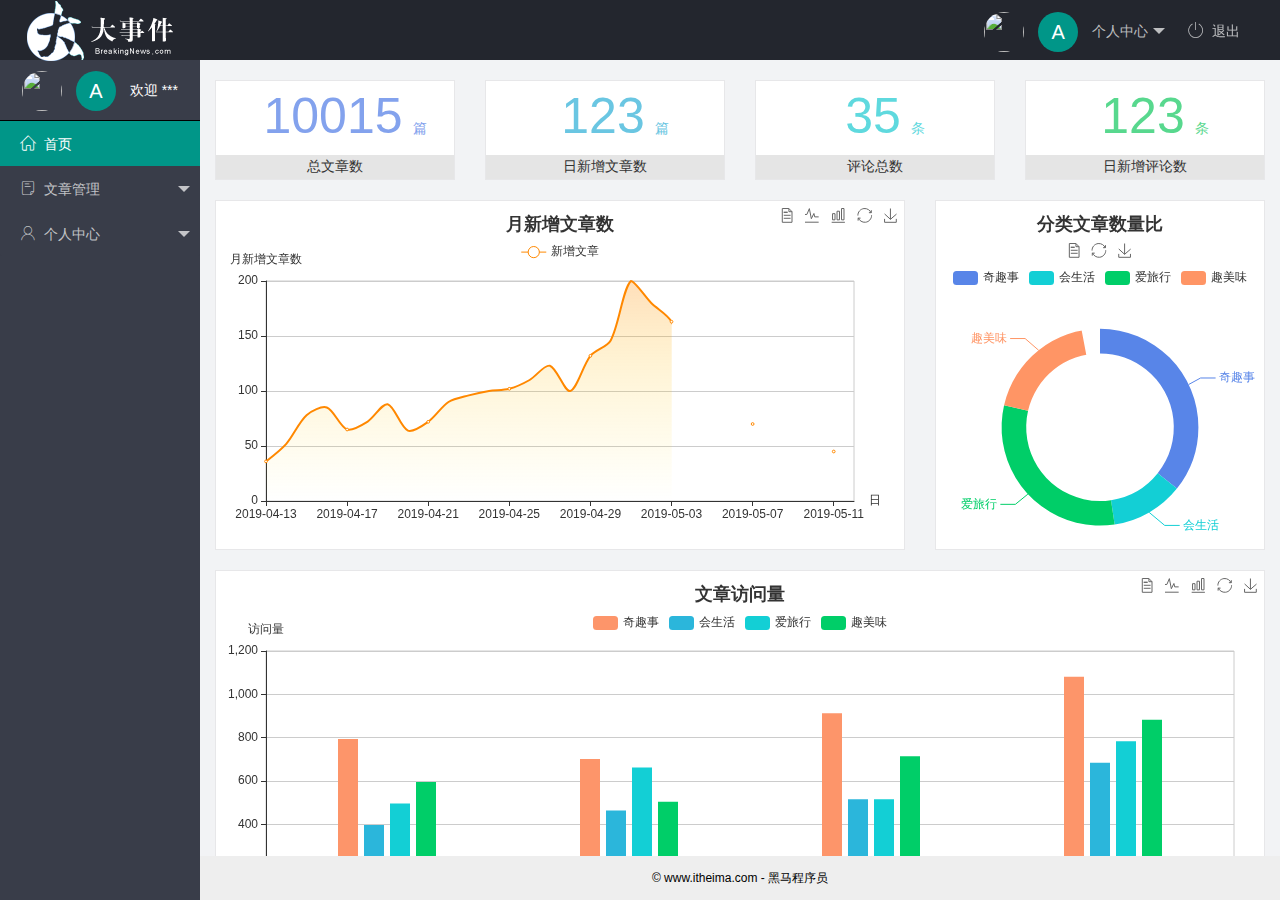
==== commit 334350f1: "个人中心完成" ====
--- a/index.html
+++ b/index.html
@@ -1,96 +1,105 @@
 <!DOCTYPE html>
-<html>
+<html lang="en">
 
 <head>
-    <meta charset="utf-8">
-    <meta name="viewport" content="width=device-width, initial-scale=1, maximum-scale=1">
-    <title>后台首页</title>
-    <link rel="stylesheet" href="/assets/lib/layui/css/layui.css">
-    <link rel="stylesheet" href="/assets/css/index.css">
-    <link rel="stylesheet" href="/assets/fonts/iconfont.css">
-
+    <meta charset="UTF-8" />
+    <meta name="viewport" content="width=device-width, initial-scale=1.0" />
+    <title>后台主页</title>
+    <!-- 导入 layui 的样式表 -->
+    <link rel="stylesheet" href="/assets/lib/layui/css/layui.css" />
+    <!-- 导入第三方图标库 -->
+    <link rel="stylesheet" href="/assets/fonts/iconfont.css" />
+    <!-- 导入自己的样式表 -->
+    <link rel="stylesheet" href="/assets/css/index.css" />
 </head>
 
 <body class="layui-layout-body">
     <div class="layui-layout layui-layout-admin">
         <div class="layui-header">
             <div class="layui-logo">
-                <img src="/assets/images/logo.png" alt="">
+                <img src="/assets/images/logo.png" alt="" />
             </div>
             <!-- 头部区域（可配合layui已有的水平导航） -->
-
             <ul class="layui-nav layui-layout-right">
                 <li class="layui-nav-item">
                     <a href="javascript:;" class="userinfo">
-                        <img src="http://t.cn/RCzsdCq" class="layui-nav-img">
+                        <img src="http://t.cn/RCzsdCq" class="layui-nav-img" />
                         <span class="user-avatar">A</span> 个人中心
                     </a>
                     <dl class="layui-nav-child">
-                        <dd>
-                            <a href=""> 基本资料</a>
-                        </dd>
-                        <dd><a href="">更换头像</a></dd>
-                        <dd><a href="">重置密码</a></dd>
+                        <dd><a href="/user/user_info.html" target="fm">基本资料</a></dd>
+                        <dd><a href="/user/user_avatar.html" target="fm">更换头像</a></dd>
+                        <dd><a href="/user/user_pwd.html" target="fm">重置密码</a></dd>
                     </dl>
                 </li>
-                <li class="layui-nav-item"><a href="javascript:;" id="btnLogout"><span class="iconfont icon-tuichu"></span>退出</a></li>
+                <li class="layui-nav-item">
+                    <a href="javascript:;" id="btnLogout"><span class="iconfont icon-tuichu"></span>退出</a>
+                </li>
             </ul>
         </div>
 
         <div class="layui-side layui-bg-black">
             <div class="layui-side-scroll">
                 <div class="userinfo">
-                    <img src="http://t.cn/RCzsdCq" class="layui-nav-img">
+                    <img src="http://t.cn/RCzsdCq" class="layui-nav-img" />
                     <span class="user-avatar">A</span>
-                    <span id="welcome">欢迎***</span>
+                    <span id="welcome">欢迎 ***</span>
                 </div>
                 <!-- 左侧导航区域（可配合layui已有的垂直导航） -->
                 <ul class="layui-nav layui-nav-tree" lay-shrink="all">
                     <li class="layui-nav-item layui-this">
-                        <a href="/home/dashboard.html" target="fm">
-                            <span class="iconfont icon-home"></span> 首页
-                        </a>
+                        <a href="/home/dashboard.html" target="fm"><span class="iconfont icon-home"></span>首页</a>
                     </li>
-                    <li class="layui-nav-item layui-nav-itemed">
+                    <li class="layui-nav-item">
                         <a class="" href="javascript:;"><span class="iconfont icon-16"></span>文章管理</a>
                         <dl class="layui-nav-child">
-                            <dd><a href="javascript:;"><i class="layui-icon layui-icon-app"></i>文章列表</a></dd>
-                            <dd><a href="javascript:;"><i class="layui-icon layui-icon-app"></i>文章类别</a></dd>
-                            <dd><a href="javascript:;"><i class="layui-icon layui-icon-app"></i>发布文章</a></dd>
-
+                            <dd>
+                                <a href="/article/art_cate.html" target="fm"><i class="layui-icon layui-icon-app"></i>文章类别</a>
+                            </dd>
+                            <dd>
+                                <a href="javascript:;"><i class="layui-icon layui-icon-app"></i>文章列表</a>
+                            </dd>
+                            <dd>
+                                <a href="/user/user_pwd.html" target="fm"><i class="layui-icon layui-icon-app"></i>发布文章</a>
+                            </dd>
                         </dl>
                     </li>
                     <li class="layui-nav-item">
                         <a href="javascript:;"><span class="iconfont icon-user"></span>个人中心</a>
                         <dl class="layui-nav-child">
-                            <dd><a href="javascript:;"><i class="layui-icon layui-icon-app"></i>基本资料</a></dd>
-                            <dd><a href="javascript:;"><i class="layui-icon layui-icon-app"></i>更换头像</a></dd>
-                            <dd><a href="javascript:;"><i class="layui-icon layui-icon-app"></i>重置密码</a></dd>
-
+                            <dd>
+                                <a href="/user/user_info.html" target="fm"><i class="layui-icon layui-icon-app"></i>基本资料</a>
+                            </dd>
+                            <dd>
+                                <a href="/user/user_avatar.html" target="fm"><i class="layui-icon layui-icon-app"></i>更换头像</a>
+                            </dd>
+                            <dd>
+                                <a href="/user/user_pwd.html" target="fm"><i class="layui-icon layui-icon-app"></i>重置密码</a>
+                            </dd>
                         </dl>
                     </li>
-
-
                 </ul>
             </div>
         </div>
 
         <div class="layui-body">
             <!-- 内容主体区域 -->
-            <iframe name="fm" src="/home/dashboard.html" frameborder='0'></iframe>
+            <iframe name="fm" src="/home/dashboard.html" frameborder="0"></iframe>
         </div>
 
         <div class="layui-footer">
             <!-- 底部固定区域 -->
-            © layui.com - 黑马程序员
+            © www.itheima.com - 黑马程序员
         </div>
     </div>
+    <!-- 导入 layui 的JS文件 -->
     <script src="/assets/lib/layui/layui.all.js"></script>
+    <!-- 导入 jQuery -->
     <script src="/assets/lib/jquery.js"></script>
+    <!-- 导入自己封装的 baseAPI -->
     <script src="/assets/js/baseAPI.js"></script>
+    <!-- 导入自己的 js 文件 -->
     <script src="/assets/js/index.js"></script>
-
-
 </body>
 
 </html>